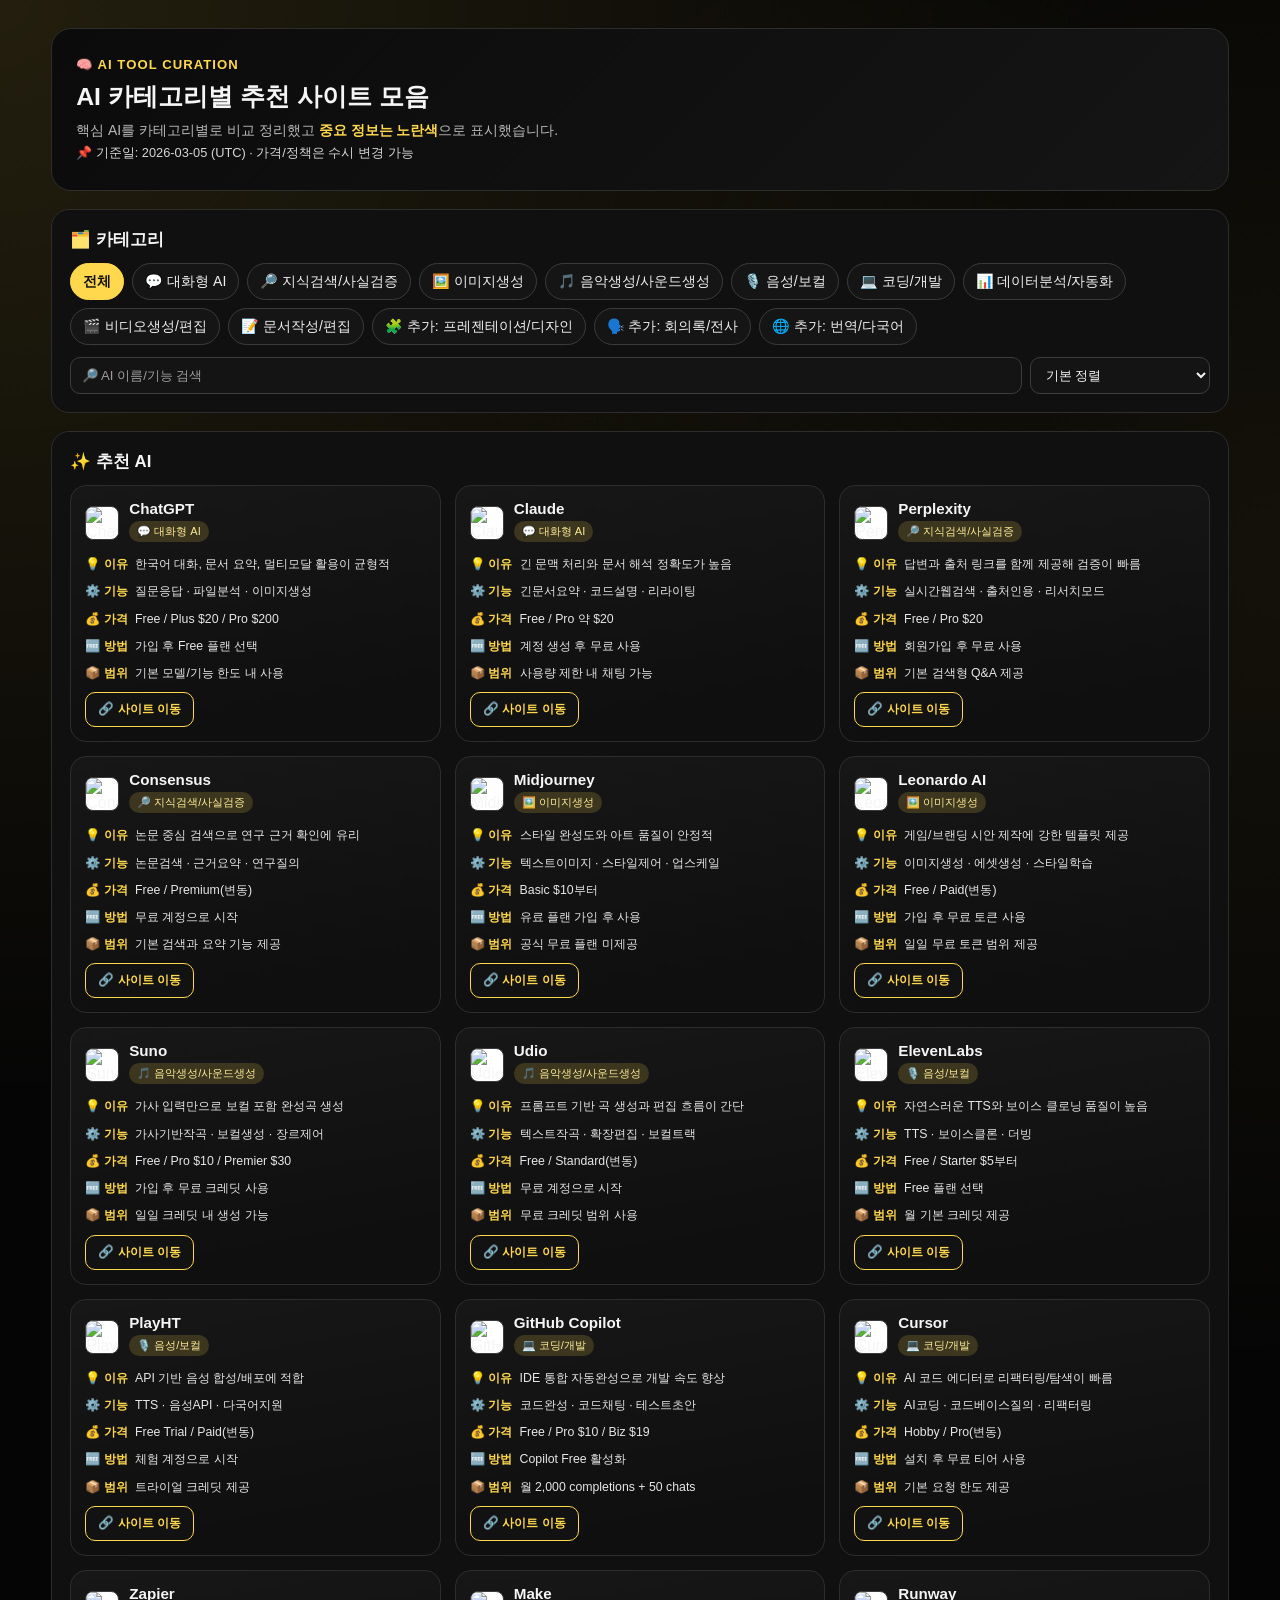
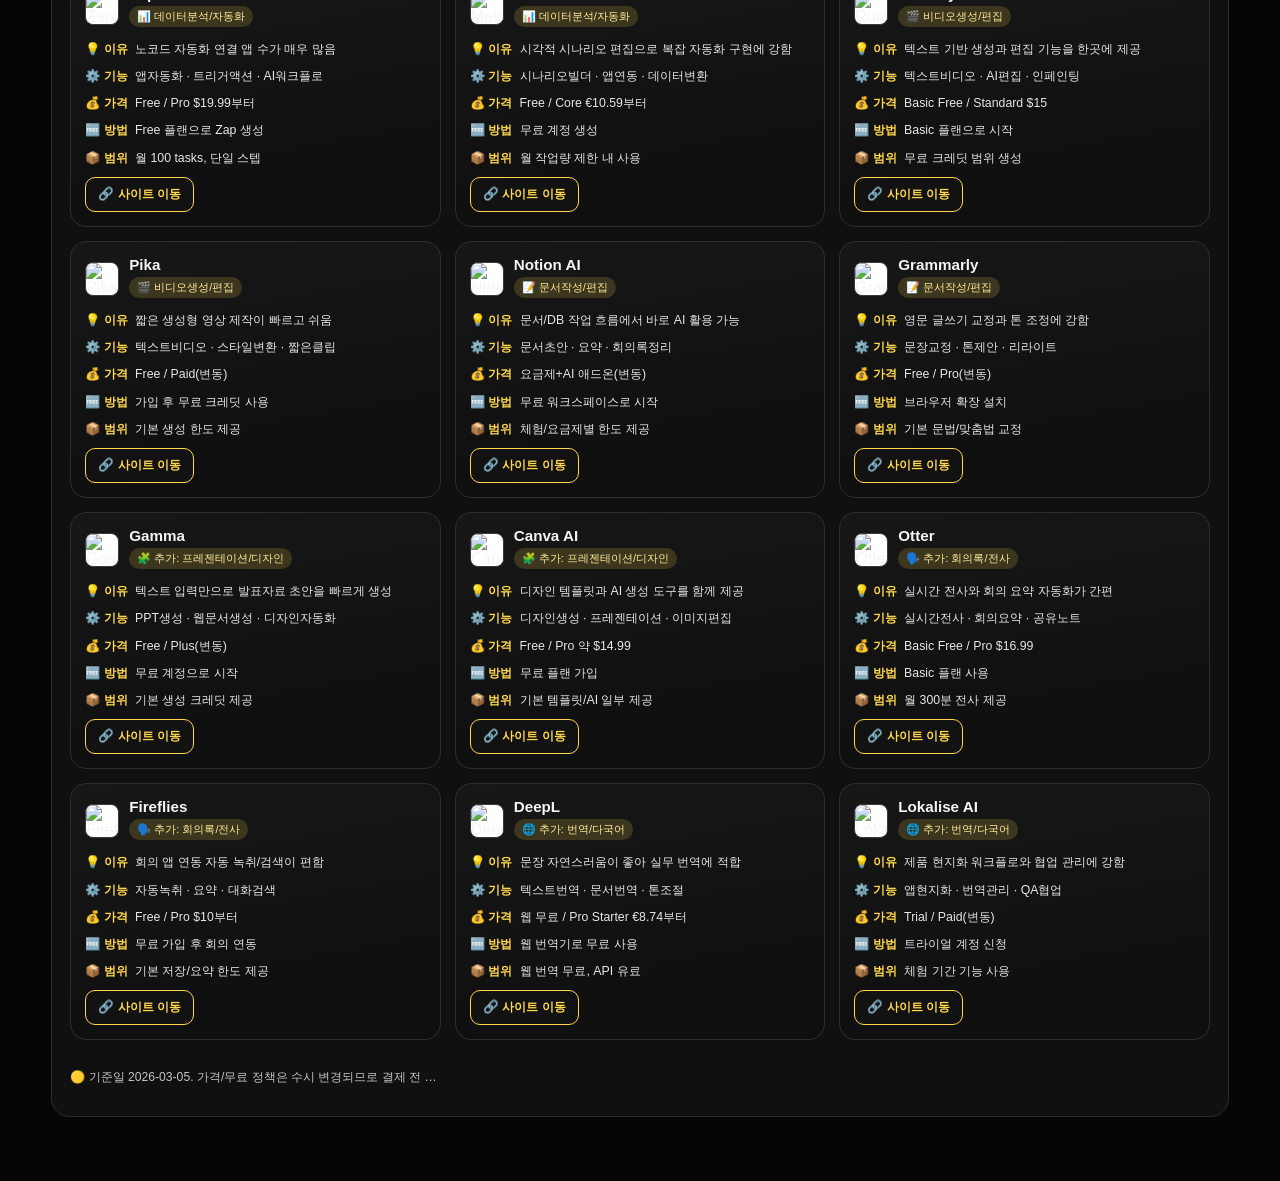
==== index.html @ 91af14c5 "feat: build AI tools directory page with categories, filters, and JSON data" ====
<!doctype html>
<html lang="ko">
<head>
  <meta charset="UTF-8" />
  <meta name="viewport" content="width=device-width, initial-scale=1.0" />
  <title>AI 카테고리 추천 아카이브</title>
  <link href='/style.css' rel='stylesheet'>
</head>
<body>
  <main class="page">
    <header class="hero">
      <p class="eyebrow">🧠 AI TOOL CURATION</p>
      <h1>AI 카테고리별 추천 사이트 모음</h1>
      <p class="subtitle">
        핵심 AI를 카테고리별로 비교 정리했고 <span class="highlight">중요 정보는 노란색</span>으로 표시했습니다.
      </p>
      <p class="meta">📌 기준일: 2026-03-05 (UTC) · 가격/정책은 수시 변경 가능</p>
    </header>

    <section class="toolbar">
      <h2>🗂️ 카테고리</h2>
      <div id="categoryChips" class="chips"></div>
      <div class="controls">
        <input id="searchInput" class="control-input" type="text" placeholder="🔎 AI 이름/기능 검색" />
        <select id="sortSelect" class="control-select">
          <option value="default">기본 정렬</option>
          <option value="free-first">무료 우선</option>
          <option value="price-asc">가격 낮은 순</option>
        </select>
      </div>
    </section>

    <section class="content">
      <h2>✨ 추천 AI</h2>
      <div id="cards" class="cards"></div>
    </section>
  </main>
  <script defer type="text/javascript" src="/main.js"></script>
</body>
</html>
---- style.css ----
:root {
  --bg: #050505;
  --panel: #101010;
  --panel-2: #171717;
  --text: #f5f5f5;
  --muted: #b8b8b8;
  --line: #2d2d2d;
  --accent: #ffd84d;
  --accent-2: #ffec99;
}

* {
  box-sizing: border-box;
}

body {
  margin: 0;
  color: var(--text);
  background:
    radial-gradient(circle at 0% 0%, rgba(255, 216, 77, 0.12), transparent 36%),
    radial-gradient(circle at 100% 20%, rgba(255, 216, 77, 0.06), transparent 32%),
    var(--bg);
  font-family: "Pretendard", "Noto Sans KR", "Apple SD Gothic Neo", sans-serif;
}

.page {
  width: min(1220px, 92vw);
  margin: 28px auto 64px;
}

.hero {
  border: 1px solid var(--line);
  border-radius: 20px;
  padding: 28px 24px;
  background: linear-gradient(135deg, #0b0b0b, #151515);
}

.eyebrow {
  margin: 0 0 8px;
  letter-spacing: 0.08em;
  color: var(--accent);
  font-weight: 700;
  font-size: 0.82rem;
}

h1 {
  margin: 0;
  font-size: clamp(1.1rem, 2vw, 1.55rem);
  white-space: nowrap;
  overflow: hidden;
  text-overflow: ellipsis;
}

.subtitle {
  margin: 8px 0 6px;
  line-height: 1.3;
  color: var(--muted);
  font-size: 0.87rem;
  white-space: nowrap;
  overflow: hidden;
  text-overflow: ellipsis;
}

.highlight {
  color: var(--accent);
  font-weight: 700;
}

.meta {
  margin: 0;
  font-size: 0.8rem;
  color: #d6d6d6;
  white-space: nowrap;
  overflow: hidden;
  text-overflow: ellipsis;
}

.toolbar,
.content {
  margin-top: 18px;
  border: 1px solid var(--line);
  border-radius: 18px;
  padding: 18px;
  background: var(--panel);
}

h2 {
  margin: 0 0 12px;
  font-size: 1.05rem;
}

.chips {
  display: flex;
  flex-wrap: wrap;
  gap: 8px;
}

.chip {
  border: 1px solid #3b3b3b;
  background: #151515;
  color: #efefef;
  border-radius: 999px;
  padding: 8px 12px;
  font-size: 0.88rem;
  cursor: pointer;
  white-space: nowrap;
}

.chip.active {
  background: var(--accent);
  border-color: var(--accent);
  color: #111;
  font-weight: 700;
}

.cards {
  display: grid;
  grid-template-columns: repeat(auto-fit, minmax(330px, 1fr));
  gap: 14px;
}

.card {
  border: 1px solid var(--line);
  border-radius: 16px;
  padding: 14px;
  background: linear-gradient(170deg, var(--panel-2), #0f0f0f 82%);
  display: flex;
  flex-direction: column;
  gap: 10px;
}

.head {
  display: flex;
  gap: 10px;
  align-items: center;
}

.logo {
  width: 34px;
  height: 34px;
  border-radius: 8px;
  border: 1px solid #3a3a3a;
  background: #fff;
}

.name-wrap h3 {
  margin: 0;
  font-size: 0.95rem;
  white-space: nowrap;
  overflow: hidden;
  text-overflow: ellipsis;
}

.tag {
  display: inline-block;
  margin-top: 4px;
  font-size: 0.69rem;
  padding: 3px 8px;
  border-radius: 999px;
  background: rgba(255, 216, 77, 0.17);
  color: var(--accent-2);
  white-space: nowrap;
  max-width: 230px;
  overflow: hidden;
  text-overflow: ellipsis;
}

.meta-row {
  margin: 0;
  color: #e7e7e7;
  line-height: 1.4;
  font-size: 0.77rem;
  white-space: nowrap;
  overflow: hidden;
  text-overflow: ellipsis;
}

.meta-row b {
  color: var(--accent);
  margin-right: 4px;
}

.actions {
  margin-top: auto;
}

.btn {
  display: inline-block;
  text-decoration: none;
  padding: 8px 12px;
  border-radius: 10px;
  border: 1px solid var(--accent);
  background: #121212;
  color: var(--accent);
  font-weight: 700;
  font-size: 0.78rem;
  white-space: nowrap;
}

.note {
  margin-top: 16px;
  color: #c5c5c5;
  font-size: 0.76rem;
  line-height: 1.3;
  white-space: nowrap;
  overflow: hidden;
  text-overflow: ellipsis;
}

.controls {
  margin-top: 12px;
  display: grid;
  grid-template-columns: 1fr 180px;
  gap: 8px;
}

.control-input,
.control-select {
  width: 100%;
  border-radius: 10px;
  border: 1px solid #3c3c3c;
  background: #141414;
  color: #f3f3f3;
  padding: 9px 11px;
  font-size: 0.82rem;
}

.control-input::placeholder {
  color: #9d9d9d;
}

@media (max-width: 680px) {
  .page {
    width: 94vw;
    margin-top: 14px;
  }

  .hero,
  .toolbar,
  .content {
    border-radius: 14px;
    padding: 14px;
  }

  .cards {
    grid-template-columns: 1fr;
  }

  .controls {
    grid-template-columns: 1fr;
  }
}
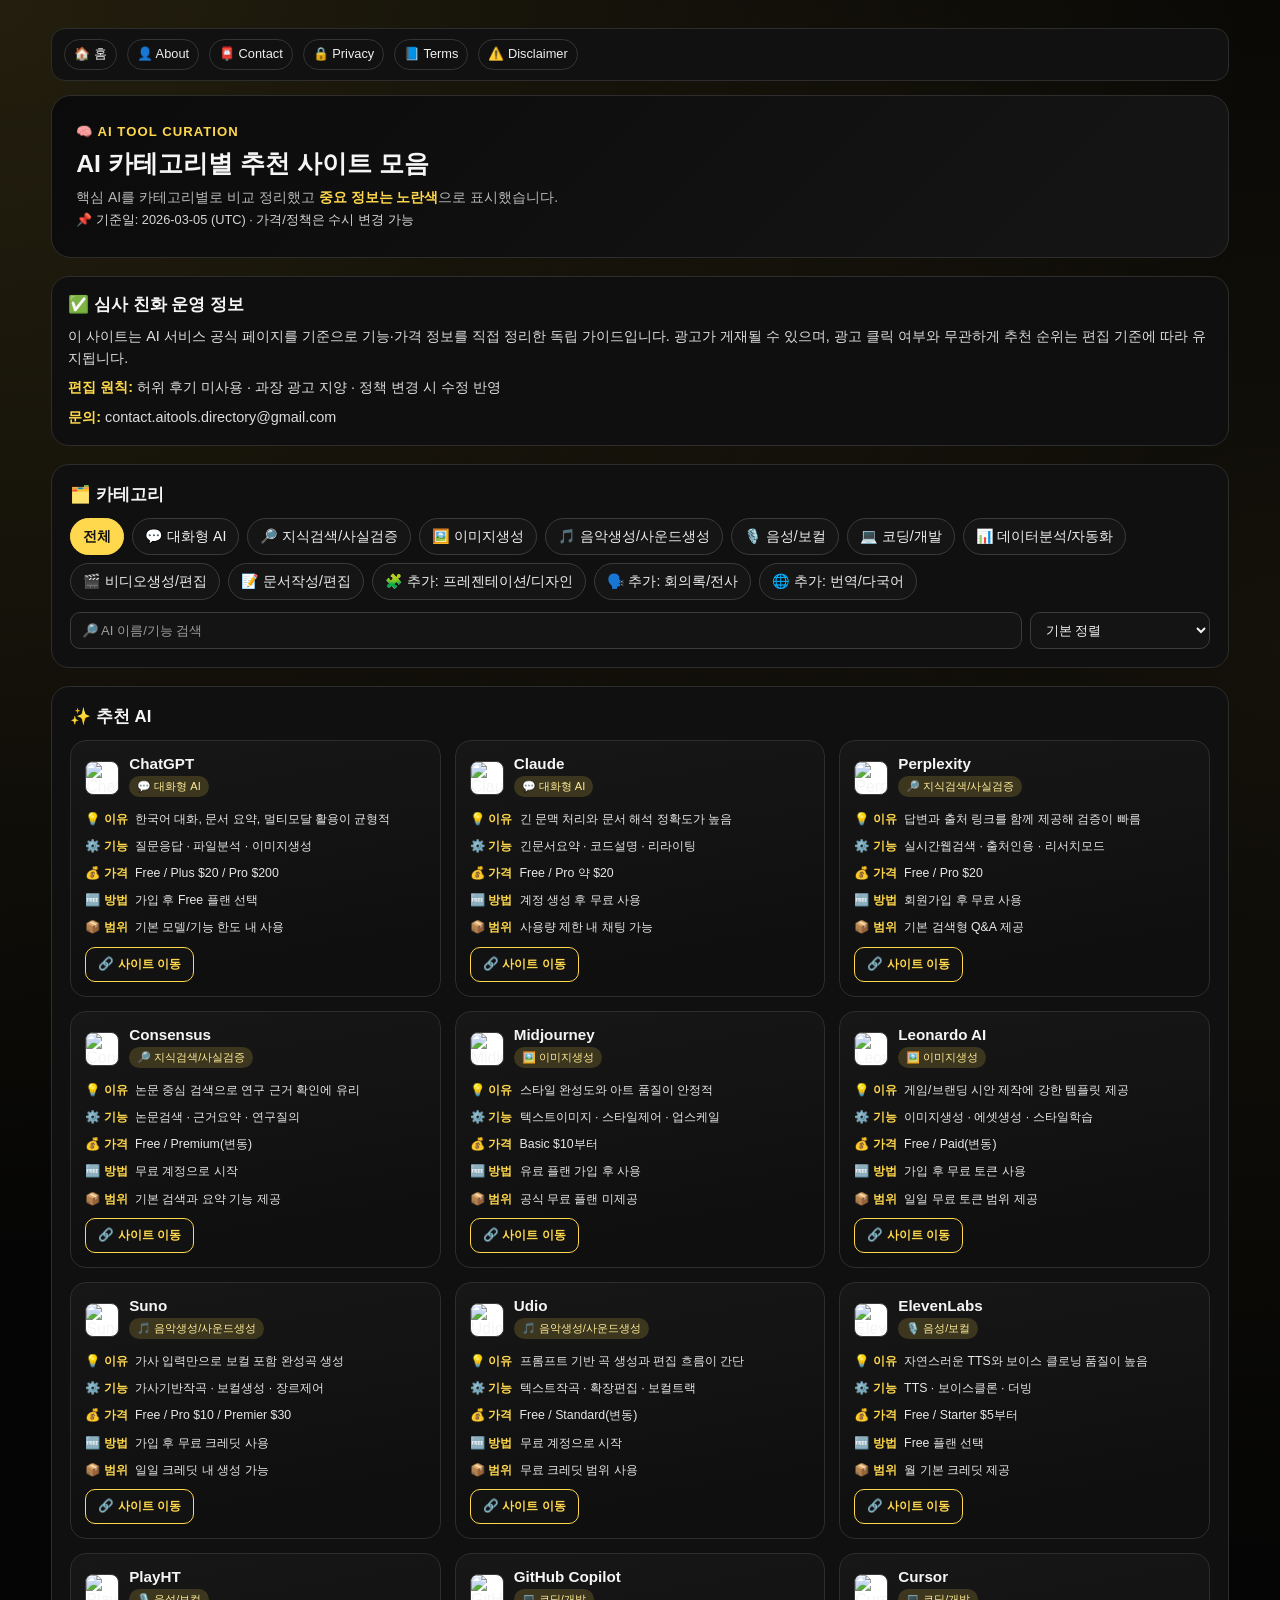
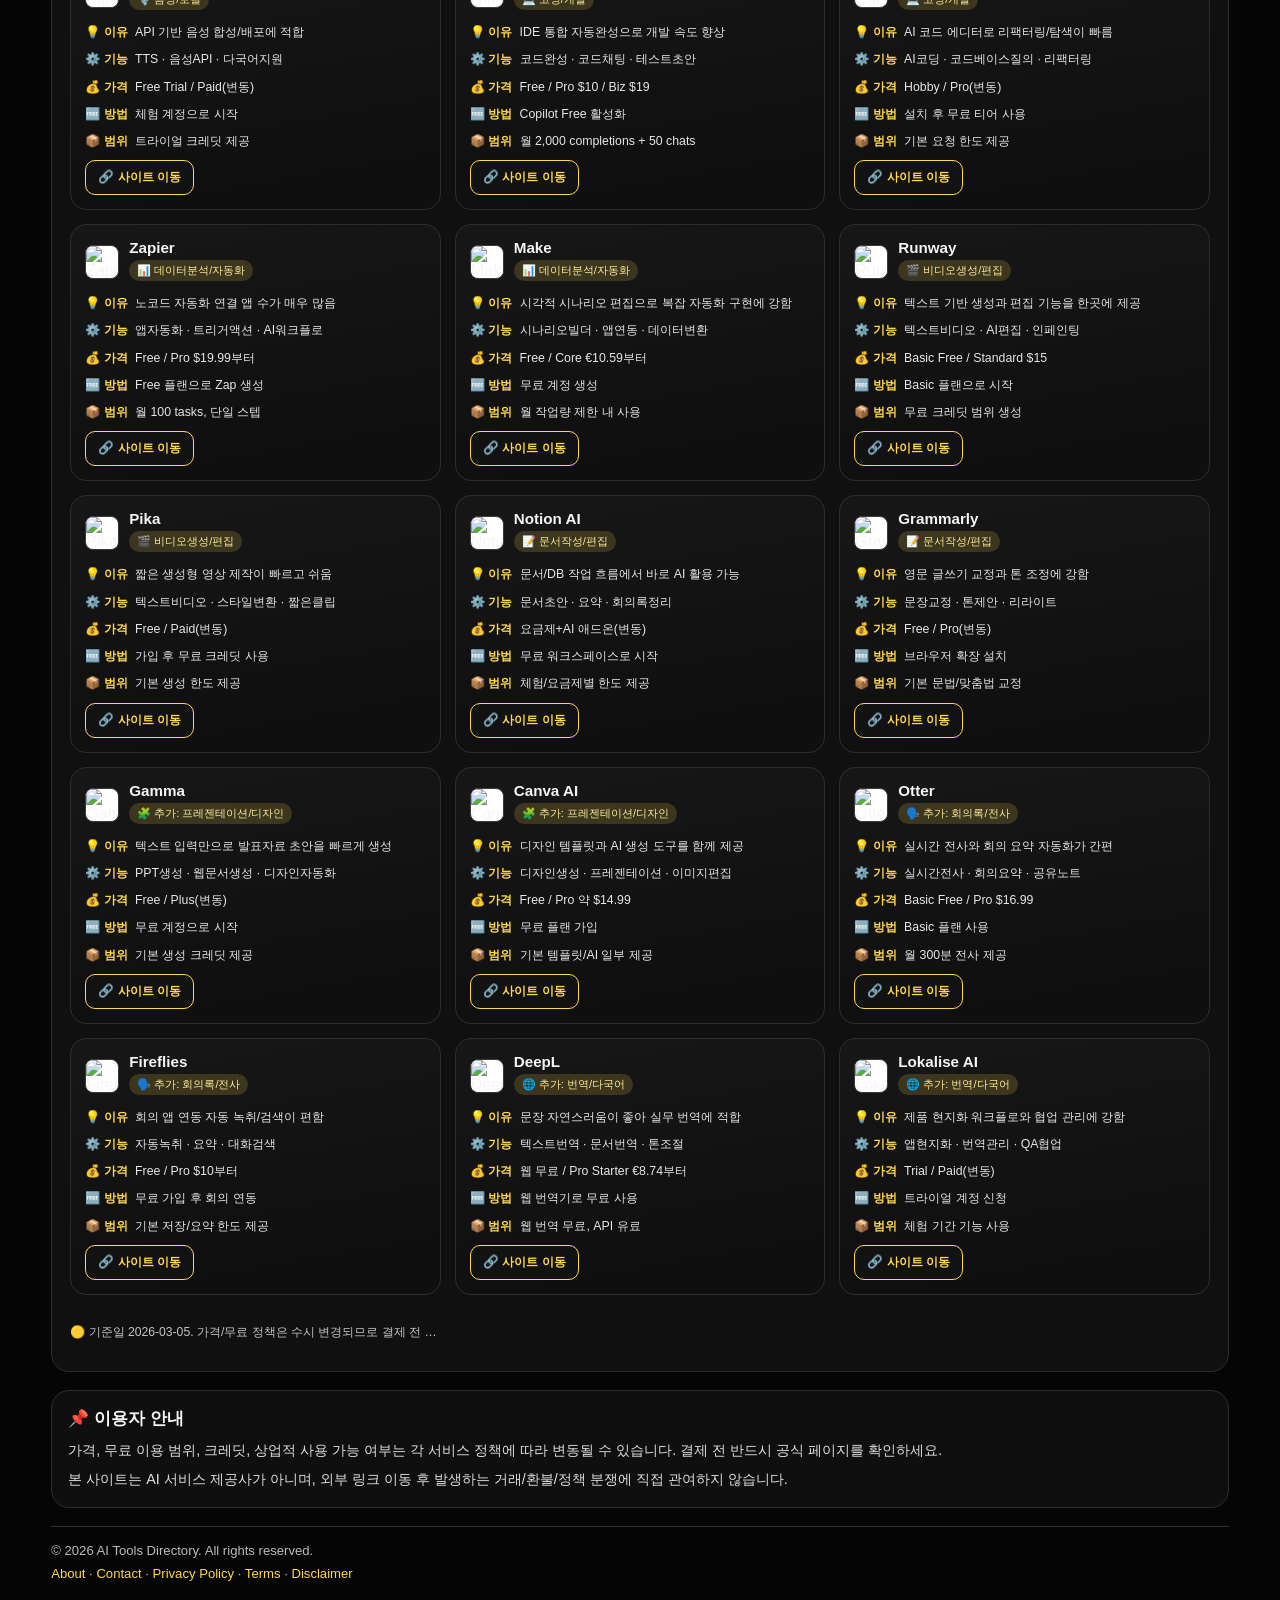
==== commit 33ebdaf2: "feat: prepare AdSense-ready pages and policy docs" ====
--- a/index.html
+++ b/index.html
@@ -3,11 +3,34 @@
 <head>
   <meta charset="UTF-8" />
   <meta name="viewport" content="width=device-width, initial-scale=1.0" />
-  <title>AI 카테고리 추천 아카이브</title>
+  <title>AI 카테고리별 추천 사이트 모음 | AI Tools Directory</title>
+  <meta name="description" content="대화형 AI, 이미지/비디오 생성, 코딩, 자동화 등 카테고리별 AI 사이트를 가격, 무료 이용 범위, 핵심 기능과 함께 비교하는 가이드입니다." />
+  <meta name="robots" content="index,follow" />
+  <meta name="google-adsense-account" content="ca-pub-9194151925851653" />
+  <link rel="canonical" href="https://glancing-kkm.github.io/AI-Tools/" />
   <link href='/style.css' rel='stylesheet'>
+  <script async src="https://pagead2.googlesyndication.com/pagead/js/adsbygoogle.js?client=ca-pub-9194151925851653" crossorigin="anonymous"></script>
+  <script type="application/ld+json">
+    {
+      "@context": "https://schema.org",
+      "@type": "WebSite",
+      "name": "AI Tools Directory",
+      "url": "https://glancing-kkm.github.io/AI-Tools/",
+      "description": "카테고리별 AI 도구를 가격/무료 범위/핵심 기능으로 비교하는 사이트"
+    }
+  </script>
 </head>
 <body>
   <main class="page">
+    <nav class="topnav">
+      <a href="/index.html">🏠 홈</a>
+      <a href="/about.html">👤 About</a>
+      <a href="/contact.html">📮 Contact</a>
+      <a href="/privacy.html">🔒 Privacy</a>
+      <a href="/terms.html">📘 Terms</a>
+      <a href="/disclaimer.html">⚠️ Disclaimer</a>
+    </nav>
+
     <header class="hero">
       <p class="eyebrow">🧠 AI TOOL CURATION</p>
       <h1>AI 카테고리별 추천 사이트 모음</h1>
@@ -16,6 +39,13 @@
       </p>
       <p class="meta">📌 기준일: 2026-03-05 (UTC) · 가격/정책은 수시 변경 가능</p>
     </header>
+
+    <section class="policy-box">
+      <h2>✅ 심사 친화 운영 정보</h2>
+      <p>이 사이트는 AI 서비스 공식 페이지를 기준으로 기능·가격 정보를 직접 정리한 독립 가이드입니다. 광고가 게재될 수 있으며, 광고 클릭 여부와 무관하게 추천 순위는 편집 기준에 따라 유지됩니다.</p>
+      <p><b class="highlight">편집 원칙:</b> 허위 후기 미사용 · 과장 광고 지양 · 정책 변경 시 수정 반영</p>
+      <p><b class="highlight">문의:</b> contact.aitools.directory@gmail.com</p>
+    </section>
 
     <section class="toolbar">
       <h2>🗂️ 카테고리</h2>
@@ -34,6 +64,23 @@
       <h2>✨ 추천 AI</h2>
       <div id="cards" class="cards"></div>
     </section>
+
+    <section class="policy-box">
+      <h2>📌 이용자 안내</h2>
+      <p>가격, 무료 이용 범위, 크레딧, 상업적 사용 가능 여부는 각 서비스 정책에 따라 변동될 수 있습니다. 결제 전 반드시 공식 페이지를 확인하세요.</p>
+      <p>본 사이트는 AI 서비스 제공사가 아니며, 외부 링크 이동 후 발생하는 거래/환불/정책 분쟁에 직접 관여하지 않습니다.</p>
+    </section>
+
+    <footer class="footer">
+      <p>© 2026 AI Tools Directory. All rights reserved.</p>
+      <p>
+        <a href="/about.html">About</a> ·
+        <a href="/contact.html">Contact</a> ·
+        <a href="/privacy.html">Privacy Policy</a> ·
+        <a href="/terms.html">Terms</a> ·
+        <a href="/disclaimer.html">Disclaimer</a>
+      </p>
+    </footer>
   </main>
   <script defer type="text/javascript" src="/main.js"></script>
 </body>
--- a/style.css
+++ b/style.css
@@ -28,7 +28,34 @@
   margin: 28px auto 64px;
 }
 
+.topnav {
+  border: 1px solid var(--line);
+  border-radius: 14px;
+  padding: 10px 12px;
+  background: #111;
+  display: flex;
+  flex-wrap: wrap;
+  gap: 10px;
+}
+
+.topnav a {
+  color: #efefef;
+  text-decoration: none;
+  font-size: 0.8rem;
+  padding: 6px 9px;
+  border: 1px solid #343434;
+  border-radius: 999px;
+  white-space: nowrap;
+}
+
+.topnav a:hover {
+  color: #111;
+  background: var(--accent);
+  border-color: var(--accent);
+}
+
 .hero {
+  margin-top: 14px;
   border: 1px solid var(--line);
   border-radius: 20px;
   padding: 28px 24px;
@@ -212,6 +239,85 @@
   display: grid;
   grid-template-columns: 1fr 180px;
   gap: 8px;
+}
+
+.policy-box {
+  margin-top: 18px;
+  border: 1px solid var(--line);
+  border-radius: 18px;
+  padding: 16px;
+  background: #0f0f0f;
+}
+
+.policy-box h2 {
+  margin: 0 0 10px;
+}
+
+.policy-box p {
+  margin: 0 0 8px;
+  color: #ddd;
+  font-size: 0.9rem;
+  line-height: 1.5;
+}
+
+.policy-box p:last-child {
+  margin-bottom: 0;
+}
+
+.footer {
+  margin-top: 18px;
+  border-top: 1px solid #2f2f2f;
+  padding-top: 16px;
+}
+
+.footer p {
+  margin: 0 0 8px;
+  color: #bcbcbc;
+  font-size: 0.82rem;
+}
+
+.footer a {
+  color: var(--accent);
+  text-decoration: none;
+}
+
+.policy-page {
+  width: min(900px, 92vw);
+}
+
+.policy-article {
+  margin-top: 14px;
+  border: 1px solid var(--line);
+  border-radius: 18px;
+  padding: 18px;
+  background: #0f0f0f;
+}
+
+.policy-article h1 {
+  white-space: normal;
+  overflow: visible;
+  text-overflow: clip;
+  font-size: 1.45rem;
+  margin-bottom: 10px;
+}
+
+.policy-article h2 {
+  margin-top: 18px;
+  margin-bottom: 8px;
+  color: var(--accent);
+  font-size: 1rem;
+}
+
+.policy-article p,
+.policy-article li {
+  font-size: 0.92rem;
+  color: #e5e5e5;
+  line-height: 1.6;
+}
+
+.policy-article ul {
+  margin: 0;
+  padding-left: 18px;
 }
 
 .control-input,
@@ -249,4 +355,8 @@
   .controls {
     grid-template-columns: 1fr;
   }
-}
+
+  .topnav {
+    gap: 8px;
+  }
+}
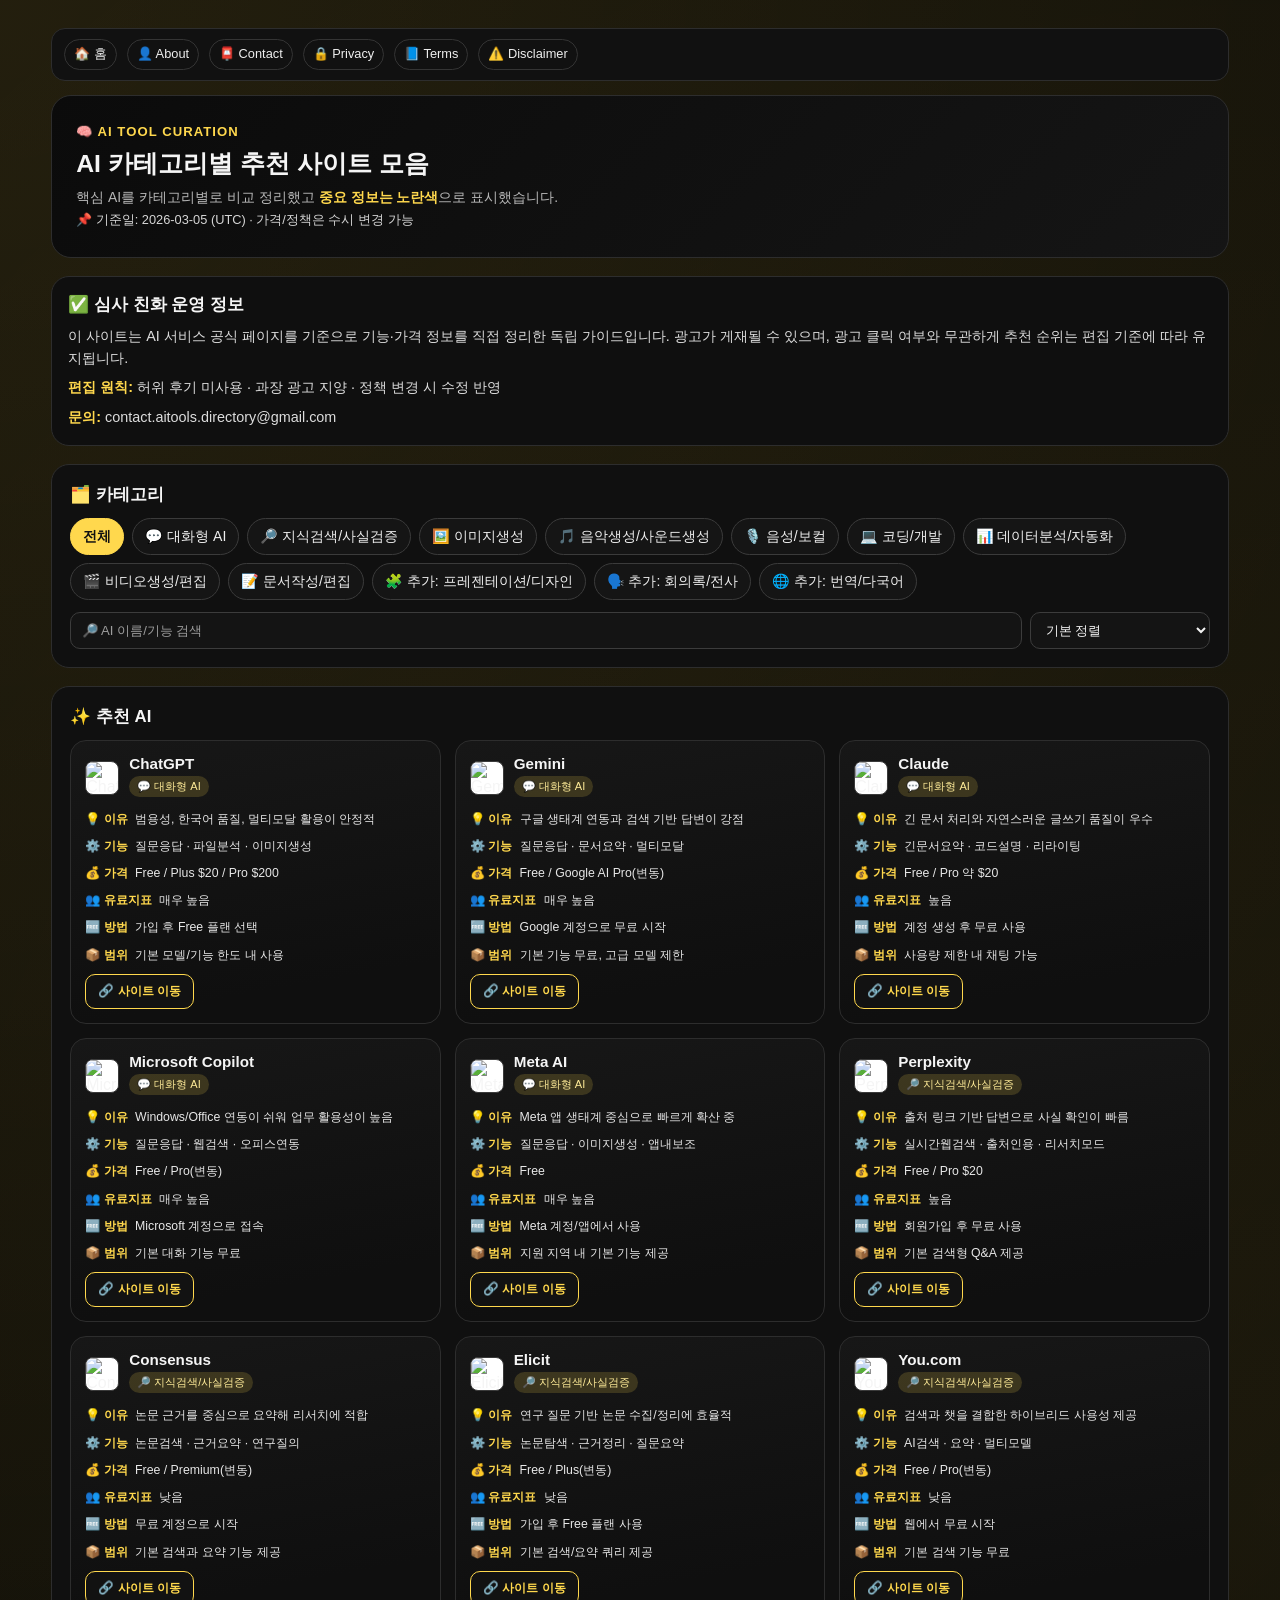
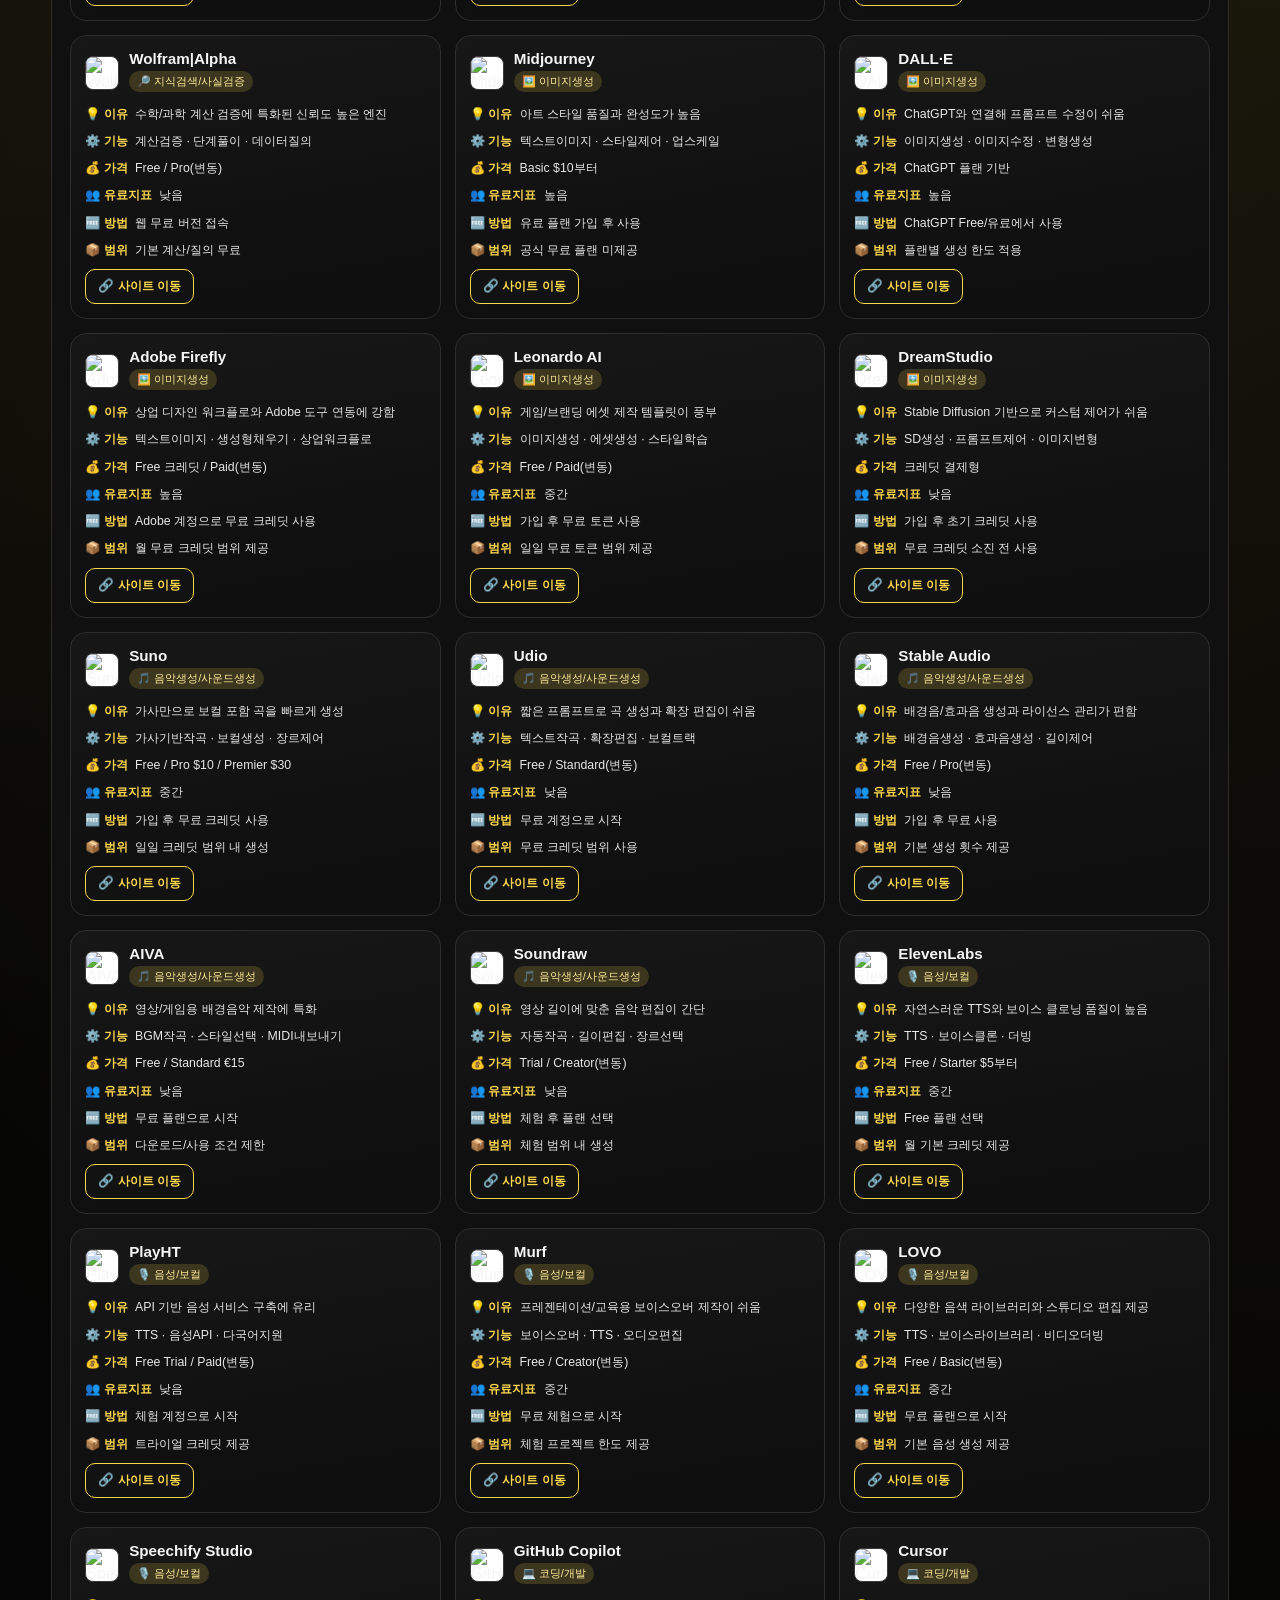
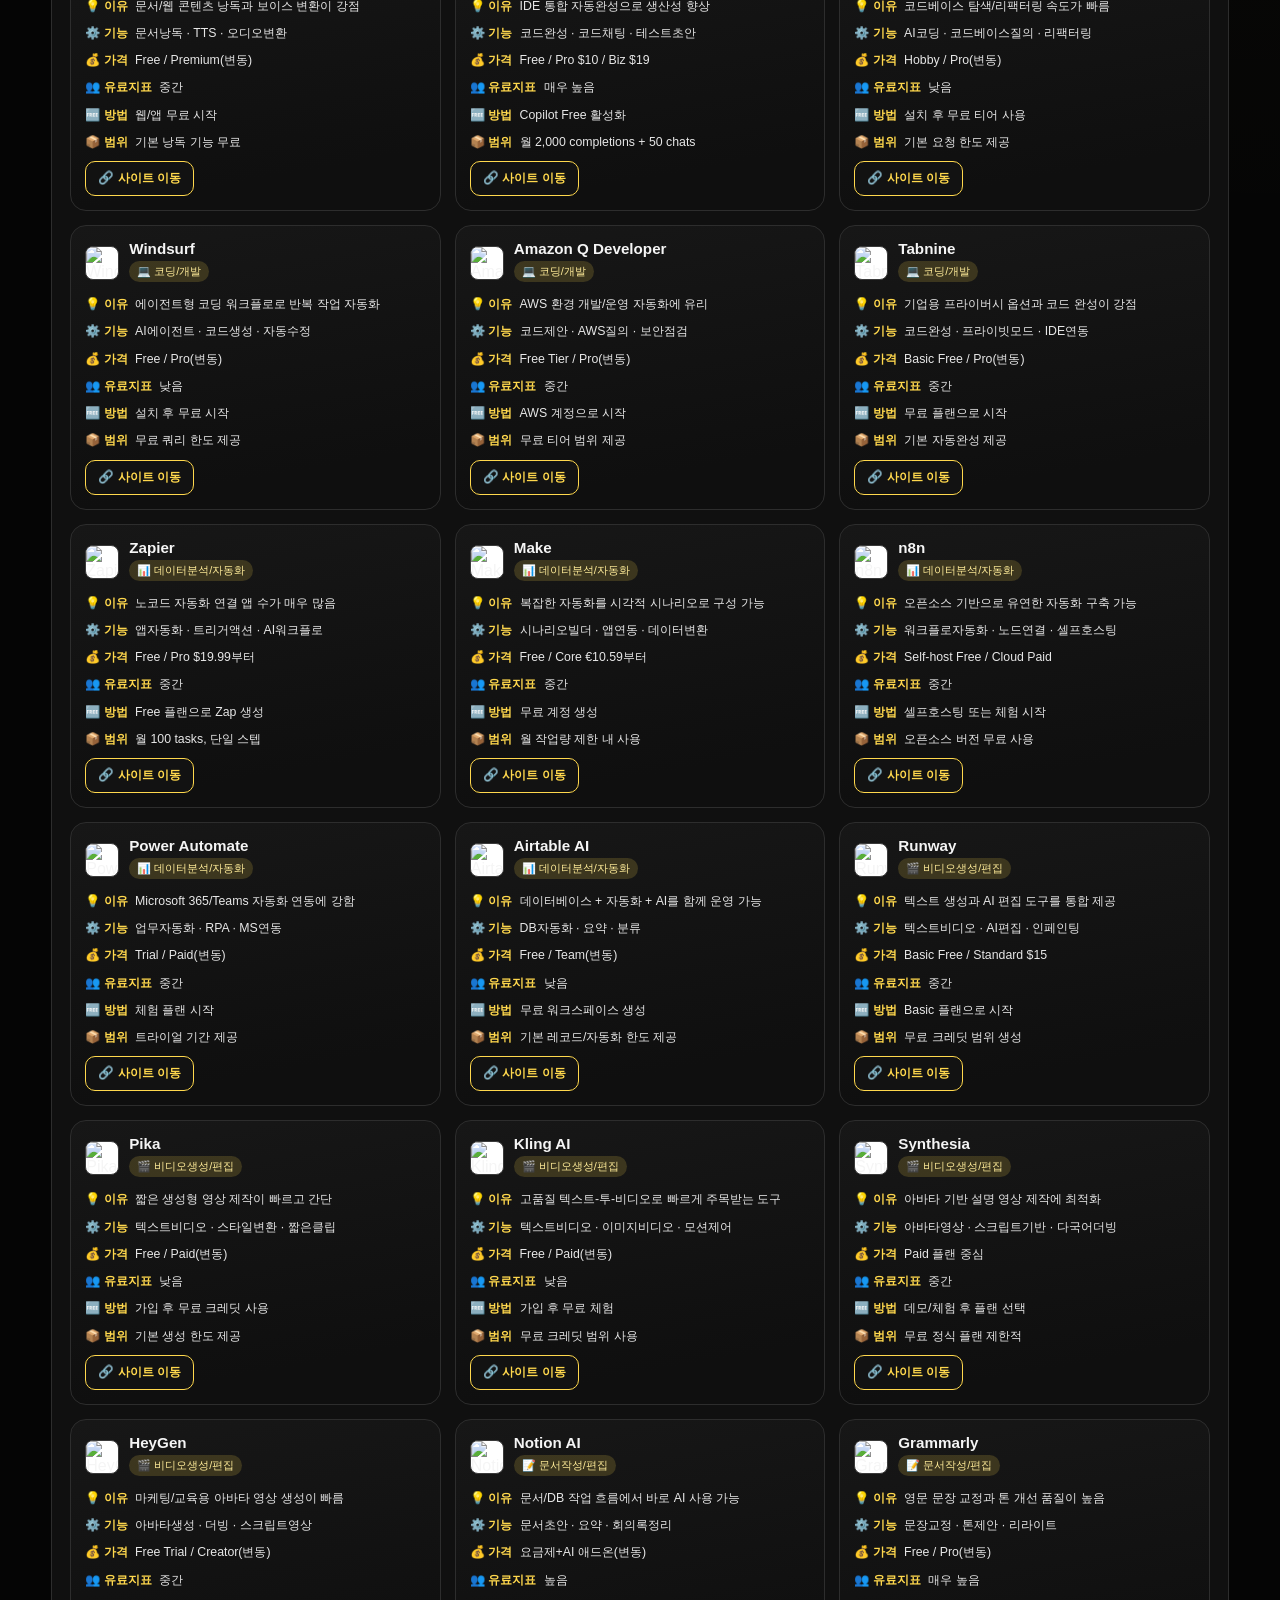
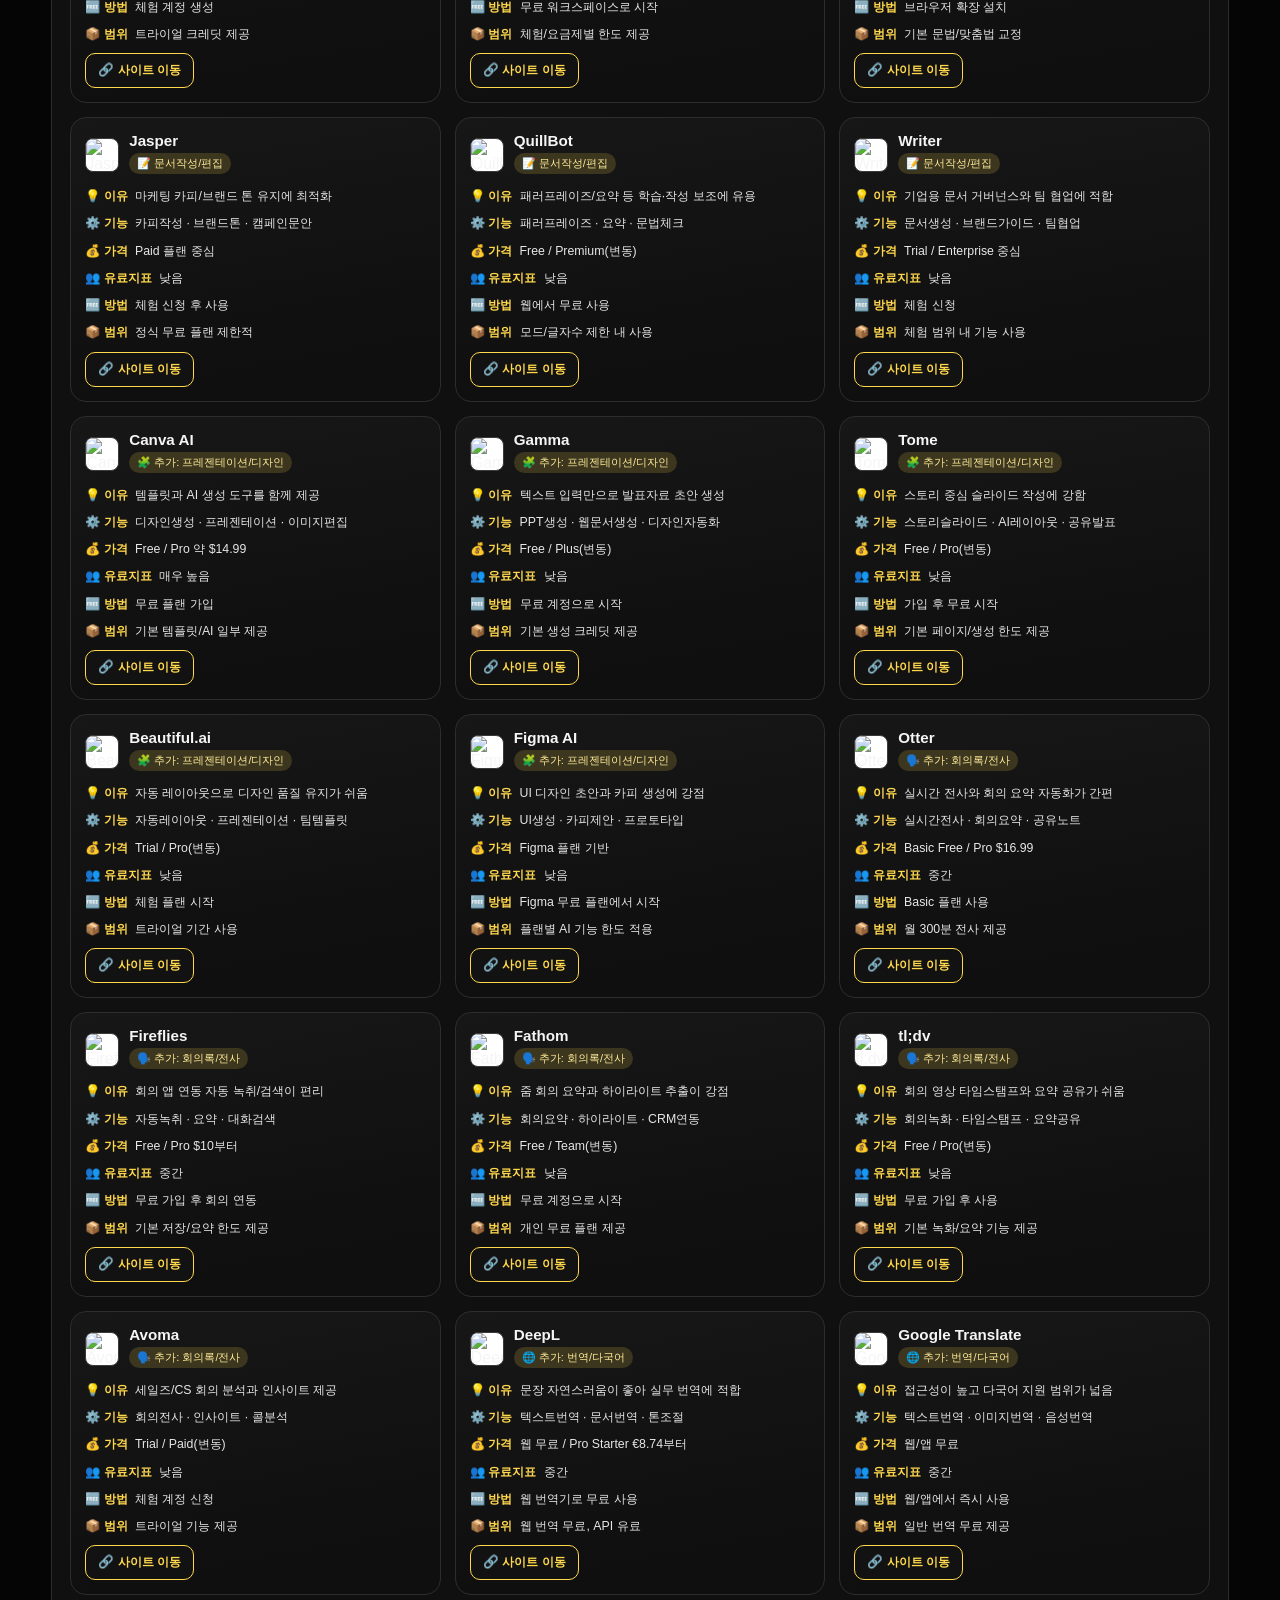
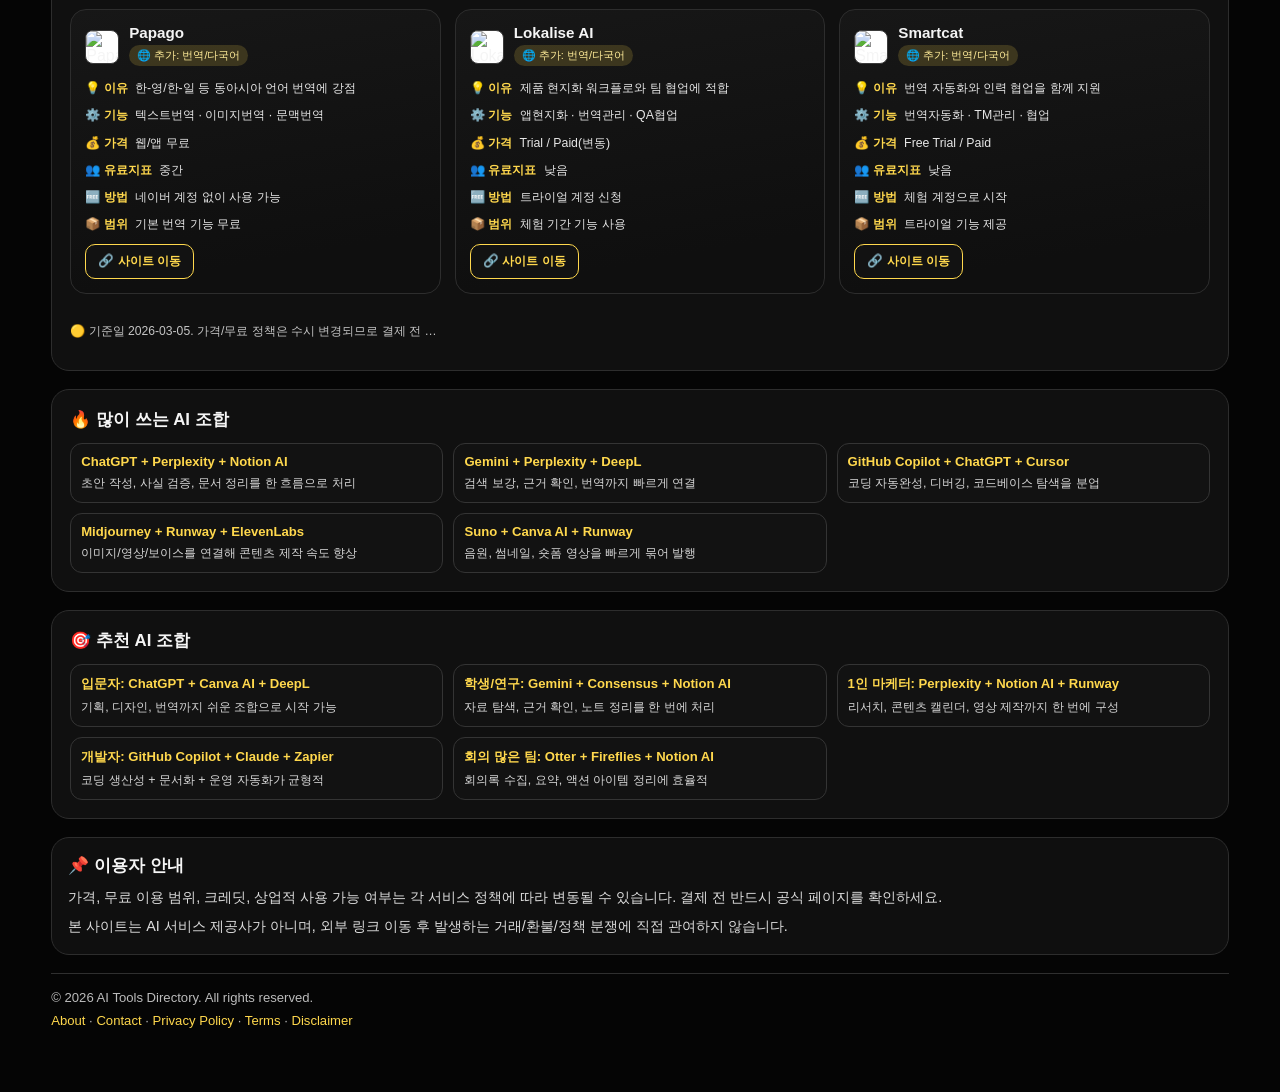
==== commit b8649305: "feat: expand global AI catalog and enrich sorting/recommended combos" ====
--- a/index.html
+++ b/index.html
@@ -56,6 +56,7 @@
           <option value="default">기본 정렬</option>
           <option value="free-first">무료 우선</option>
           <option value="price-asc">가격 낮은 순</option>
+          <option value="paid-subs-desc">유료구독자 많은 순</option>
         </select>
       </div>
     </section>
@@ -63,6 +64,16 @@
     <section class="content">
       <h2>✨ 추천 AI</h2>
       <div id="cards" class="cards"></div>
+    </section>
+
+    <section class="content">
+      <h2>🔥 많이 쓰는 AI 조합</h2>
+      <div id="popularCombos" class="combo-list"></div>
+    </section>
+
+    <section class="content">
+      <h2>🎯 추천 AI 조합</h2>
+      <div id="recommendedCombos" class="combo-list"></div>
     </section>
 
     <section class="policy-box">
--- a/style.css
+++ b/style.css
@@ -241,6 +241,38 @@
   gap: 8px;
 }
 
+.combo-list {
+  display: grid;
+  grid-template-columns: repeat(auto-fit, minmax(280px, 1fr));
+  gap: 10px;
+}
+
+.combo-card {
+  border: 1px solid #343434;
+  border-radius: 12px;
+  background: #121212;
+  padding: 10px;
+}
+
+.combo-name {
+  margin: 0;
+  color: var(--accent);
+  font-size: 0.82rem;
+  font-weight: 700;
+  white-space: nowrap;
+  overflow: hidden;
+  text-overflow: ellipsis;
+}
+
+.combo-why {
+  margin: 6px 0 0;
+  color: #d7d7d7;
+  font-size: 0.78rem;
+  white-space: nowrap;
+  overflow: hidden;
+  text-overflow: ellipsis;
+}
+
 .policy-box {
   margin-top: 18px;
   border: 1px solid var(--line);
@@ -356,6 +388,10 @@
     grid-template-columns: 1fr;
   }
 
+  .combo-list {
+    grid-template-columns: 1fr;
+  }
+
   .topnav {
     gap: 8px;
   }
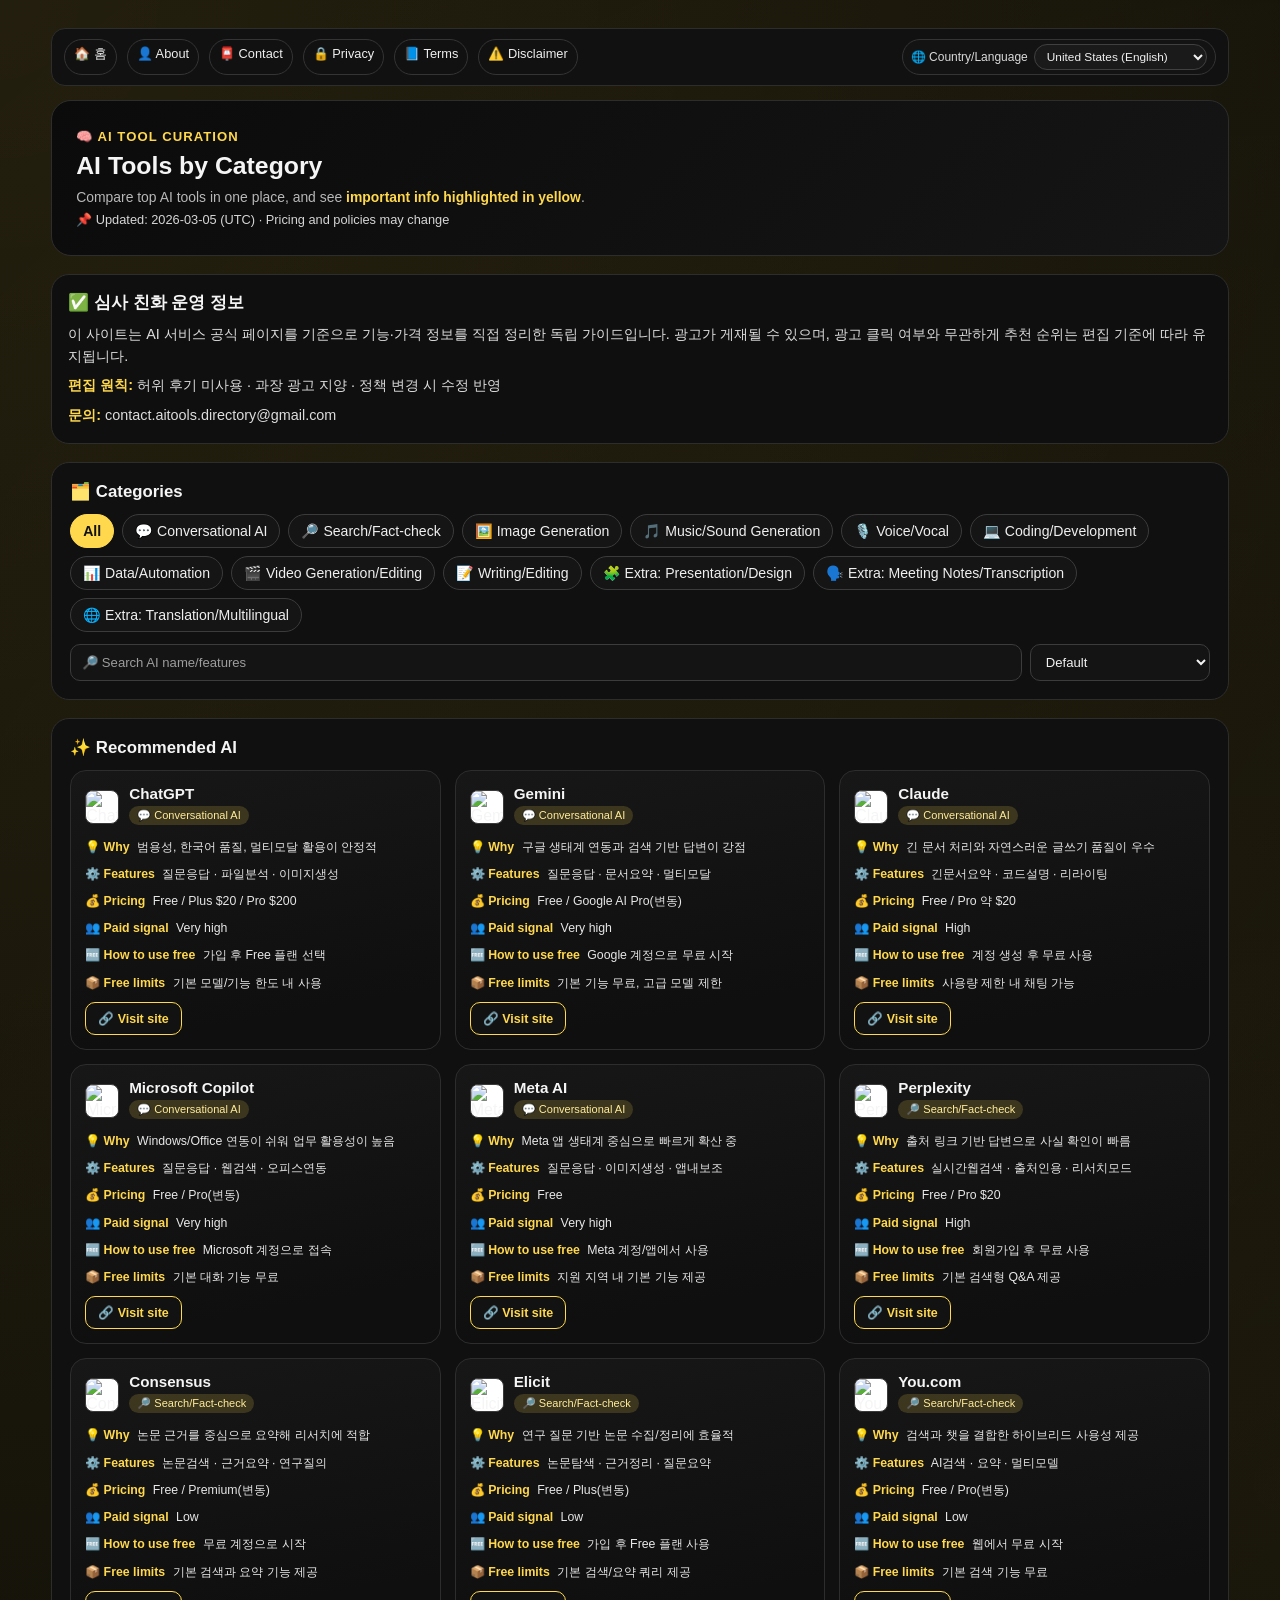
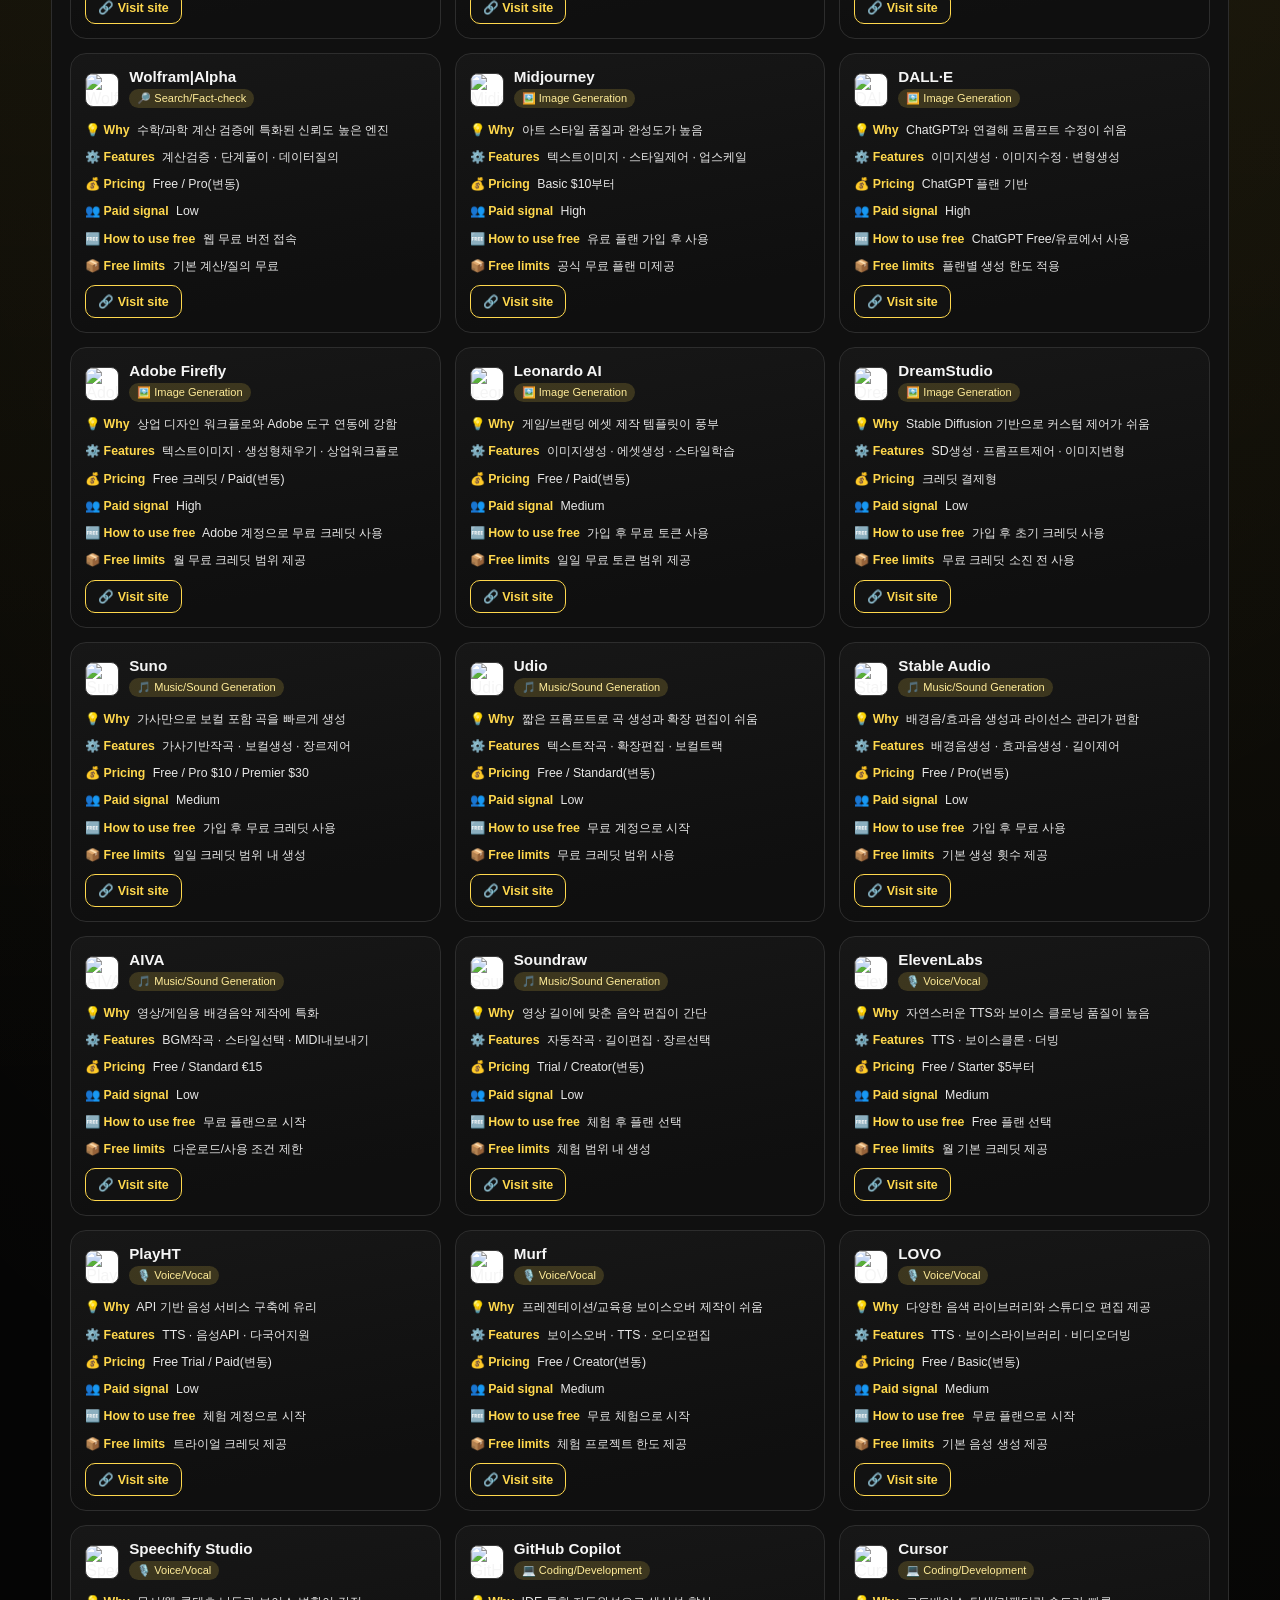
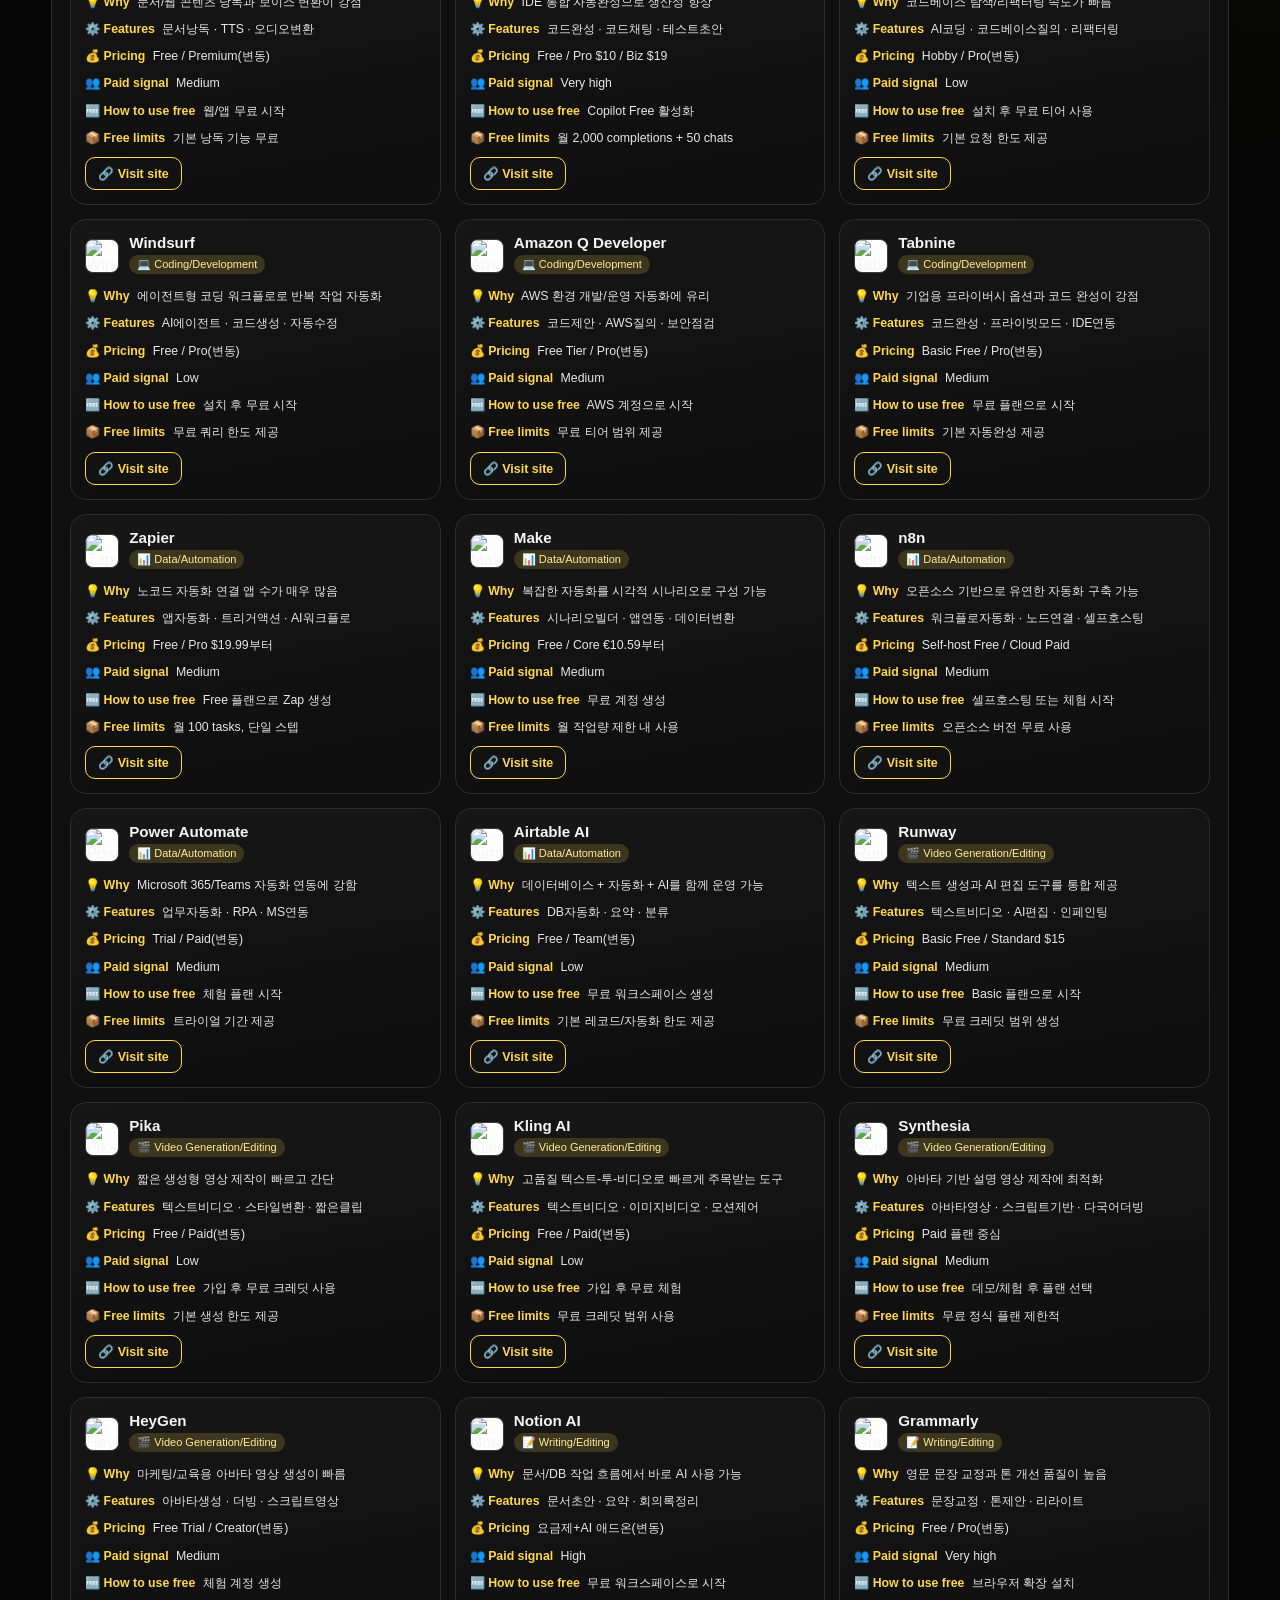
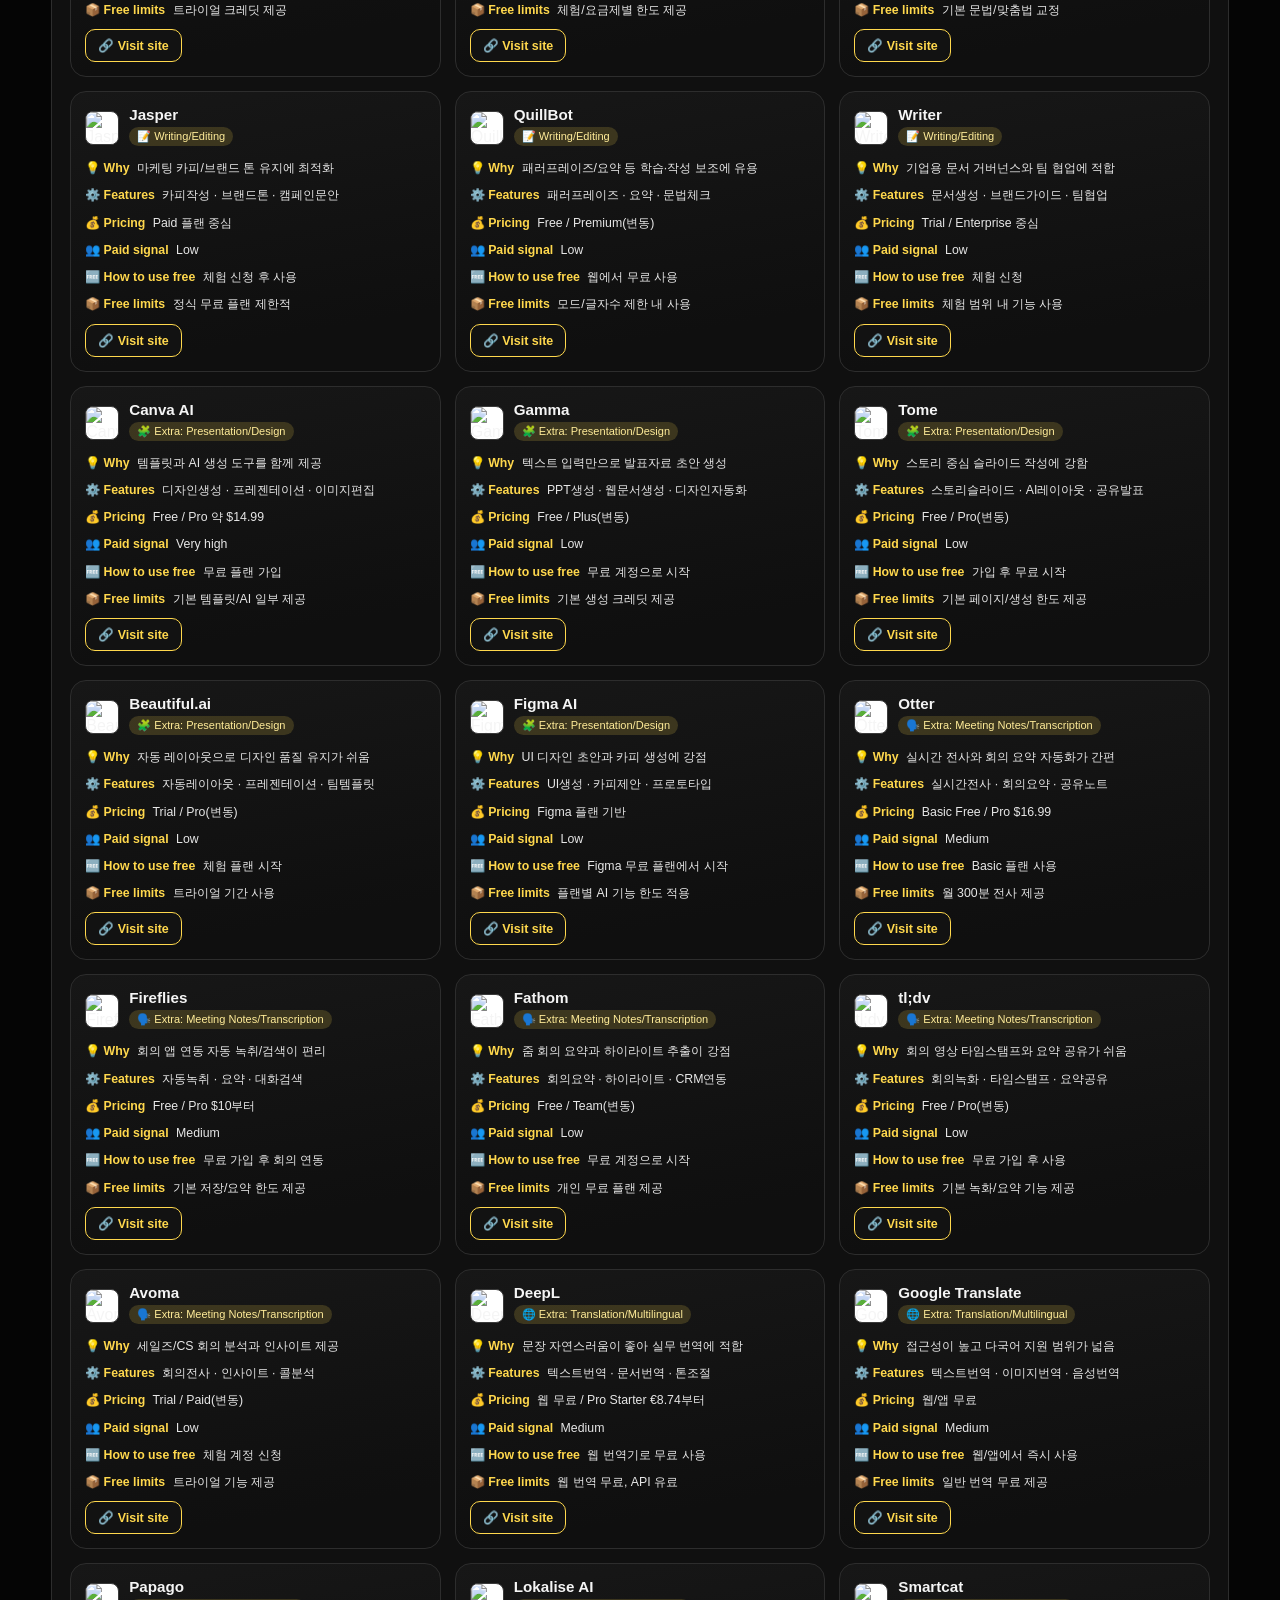
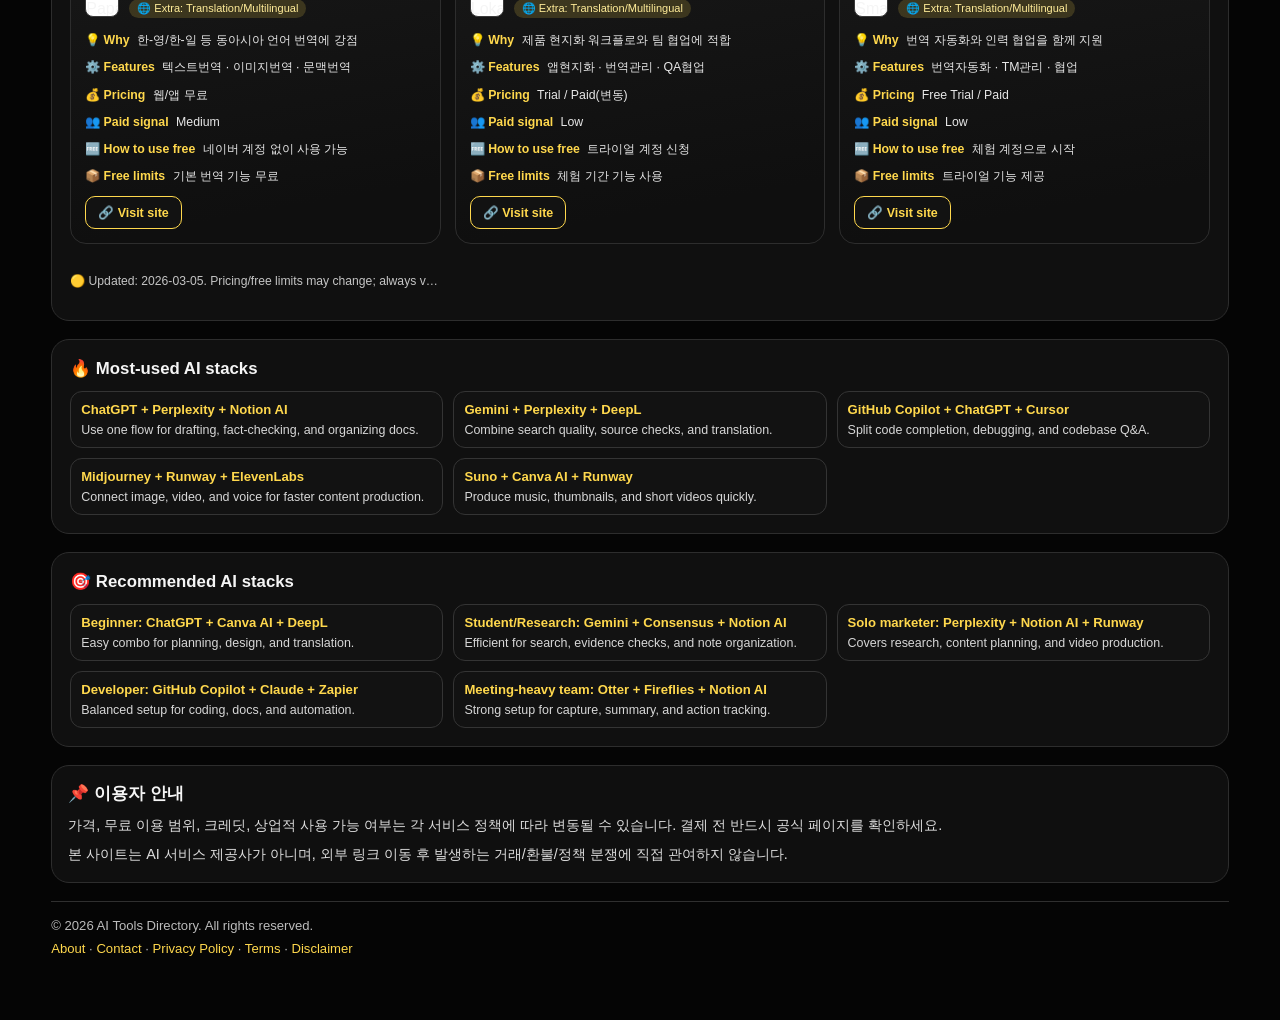
==== commit 71e7c115: "feat: add country/language selector with auto locale switching" ====
--- a/index.html
+++ b/index.html
@@ -9,6 +9,7 @@
   <meta name="google-adsense-account" content="ca-pub-9194151925851653" />
   <link rel="canonical" href="https://glancing-kkm.github.io/AI-Tools/" />
   <link href='/style.css' rel='stylesheet'>
+  <script defer src="/site.js"></script>
   <script async src="https://pagead2.googlesyndication.com/pagead/js/adsbygoogle.js?client=ca-pub-9194151925851653" crossorigin="anonymous"></script>
   <script type="application/ld+json">
     {
@@ -29,15 +30,19 @@
       <a href="/privacy.html">🔒 Privacy</a>
       <a href="/terms.html">📘 Terms</a>
       <a href="/disclaimer.html">⚠️ Disclaimer</a>
+      <div class="locale-wrap">
+        <label class="locale-label" for="countrySelect">🌐 국가/언어</label>
+        <select id="countrySelect" class="locale-select" aria-label="Country and language"></select>
+      </div>
     </nav>
 
     <header class="hero">
-      <p class="eyebrow">🧠 AI TOOL CURATION</p>
-      <h1>AI 카테고리별 추천 사이트 모음</h1>
-      <p class="subtitle">
+      <p id="heroEyebrow" class="eyebrow">🧠 AI TOOL CURATION</p>
+      <h1 id="heroTitle">AI 카테고리별 추천 사이트 모음</h1>
+      <p id="heroSubtitle" class="subtitle">
         핵심 AI를 카테고리별로 비교 정리했고 <span class="highlight">중요 정보는 노란색</span>으로 표시했습니다.
       </p>
-      <p class="meta">📌 기준일: 2026-03-05 (UTC) · 가격/정책은 수시 변경 가능</p>
+      <p id="heroMeta" class="meta">📌 기준일: 2026-03-05 (UTC) · 가격/정책은 수시 변경 가능</p>
     </header>
 
     <section class="policy-box">
--- a/style.css
+++ b/style.css
@@ -54,6 +54,33 @@
   border-color: var(--accent);
 }
 
+.locale-wrap {
+  margin-left: auto;
+  display: inline-flex;
+  align-items: center;
+  gap: 6px;
+  border: 1px solid #343434;
+  border-radius: 999px;
+  padding: 4px 8px;
+  background: #131313;
+}
+
+.locale-label {
+  font-size: 0.75rem;
+  color: #dadada;
+  white-space: nowrap;
+}
+
+.locale-select {
+  border: 1px solid #404040;
+  background: #1a1a1a;
+  color: #f0f0f0;
+  border-radius: 999px;
+  padding: 4px 8px;
+  font-size: 0.74rem;
+  max-width: 210px;
+}
+
 .hero {
   margin-top: 14px;
   border: 1px solid var(--line);
@@ -395,4 +422,14 @@
   .topnav {
     gap: 8px;
   }
-}
+
+  .locale-wrap {
+    width: 100%;
+    margin-left: 0;
+    justify-content: space-between;
+  }
+
+  .locale-select {
+    max-width: 60%;
+  }
+}
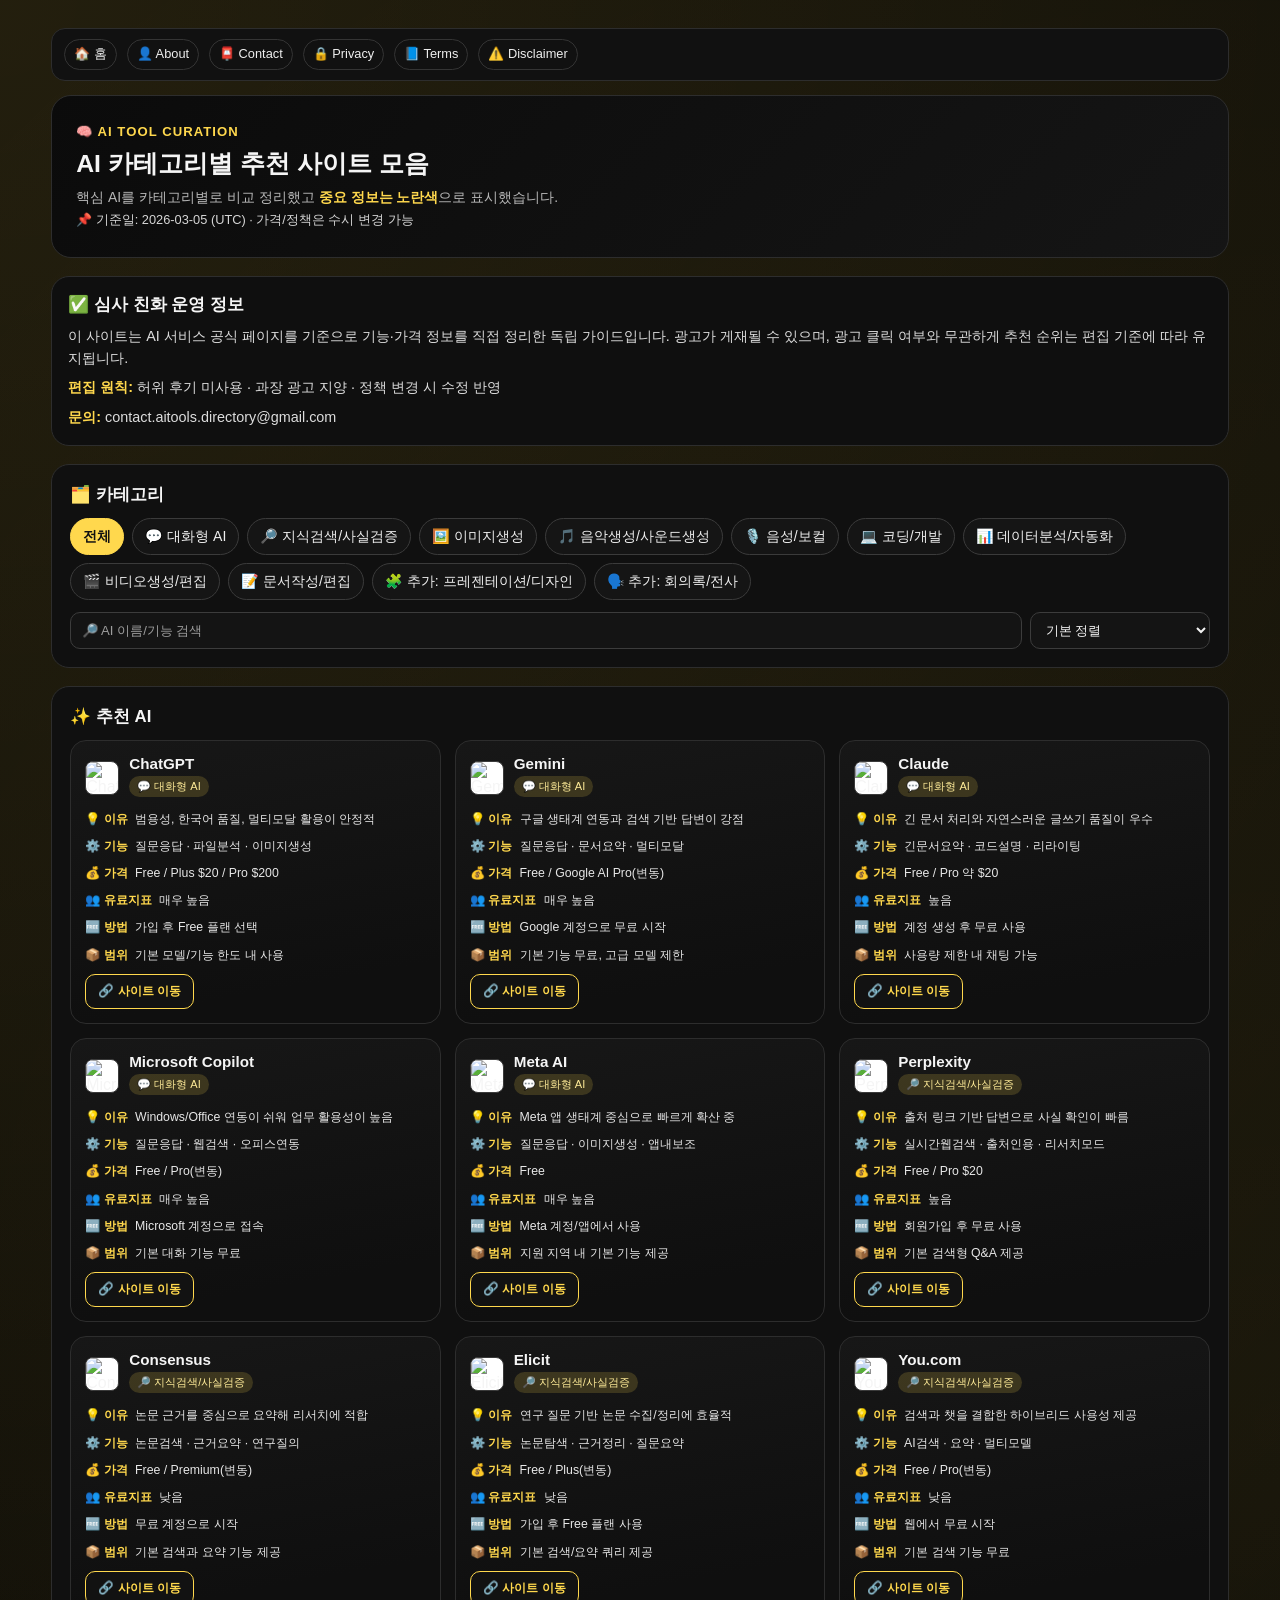
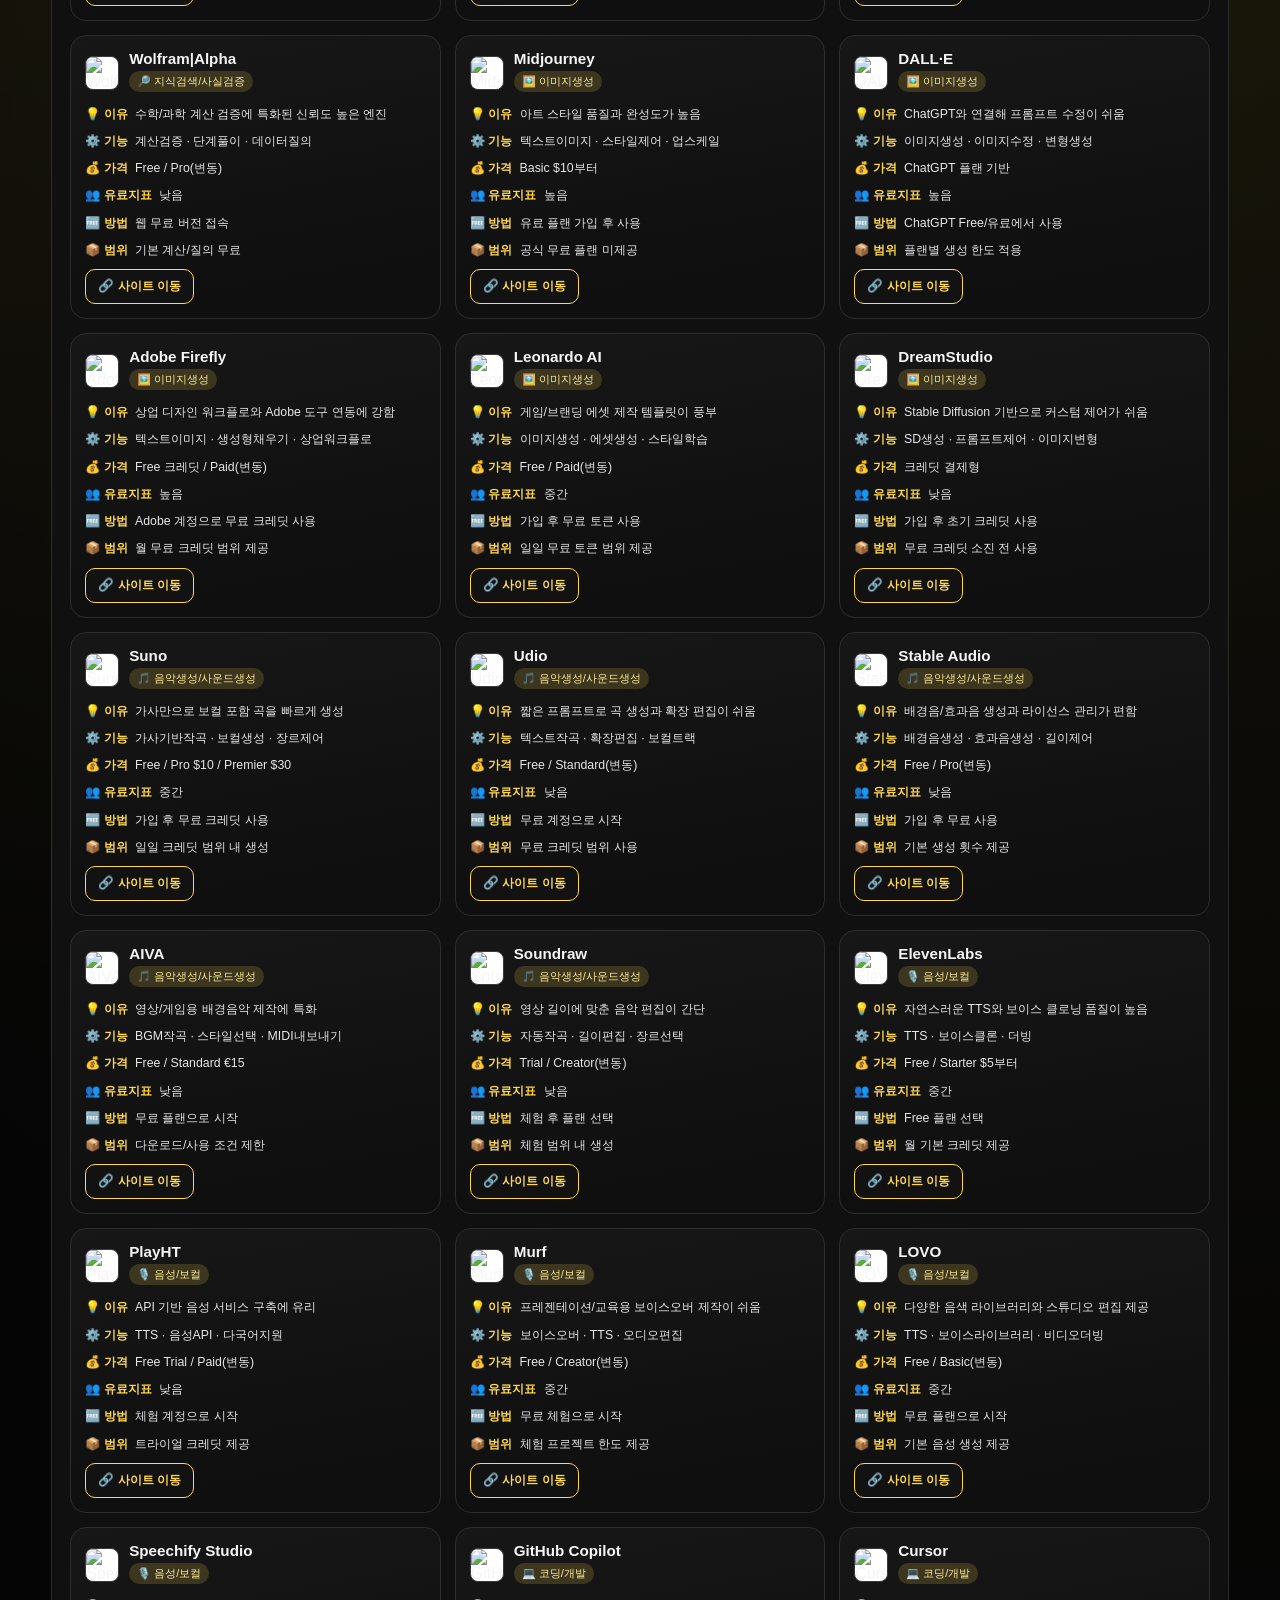
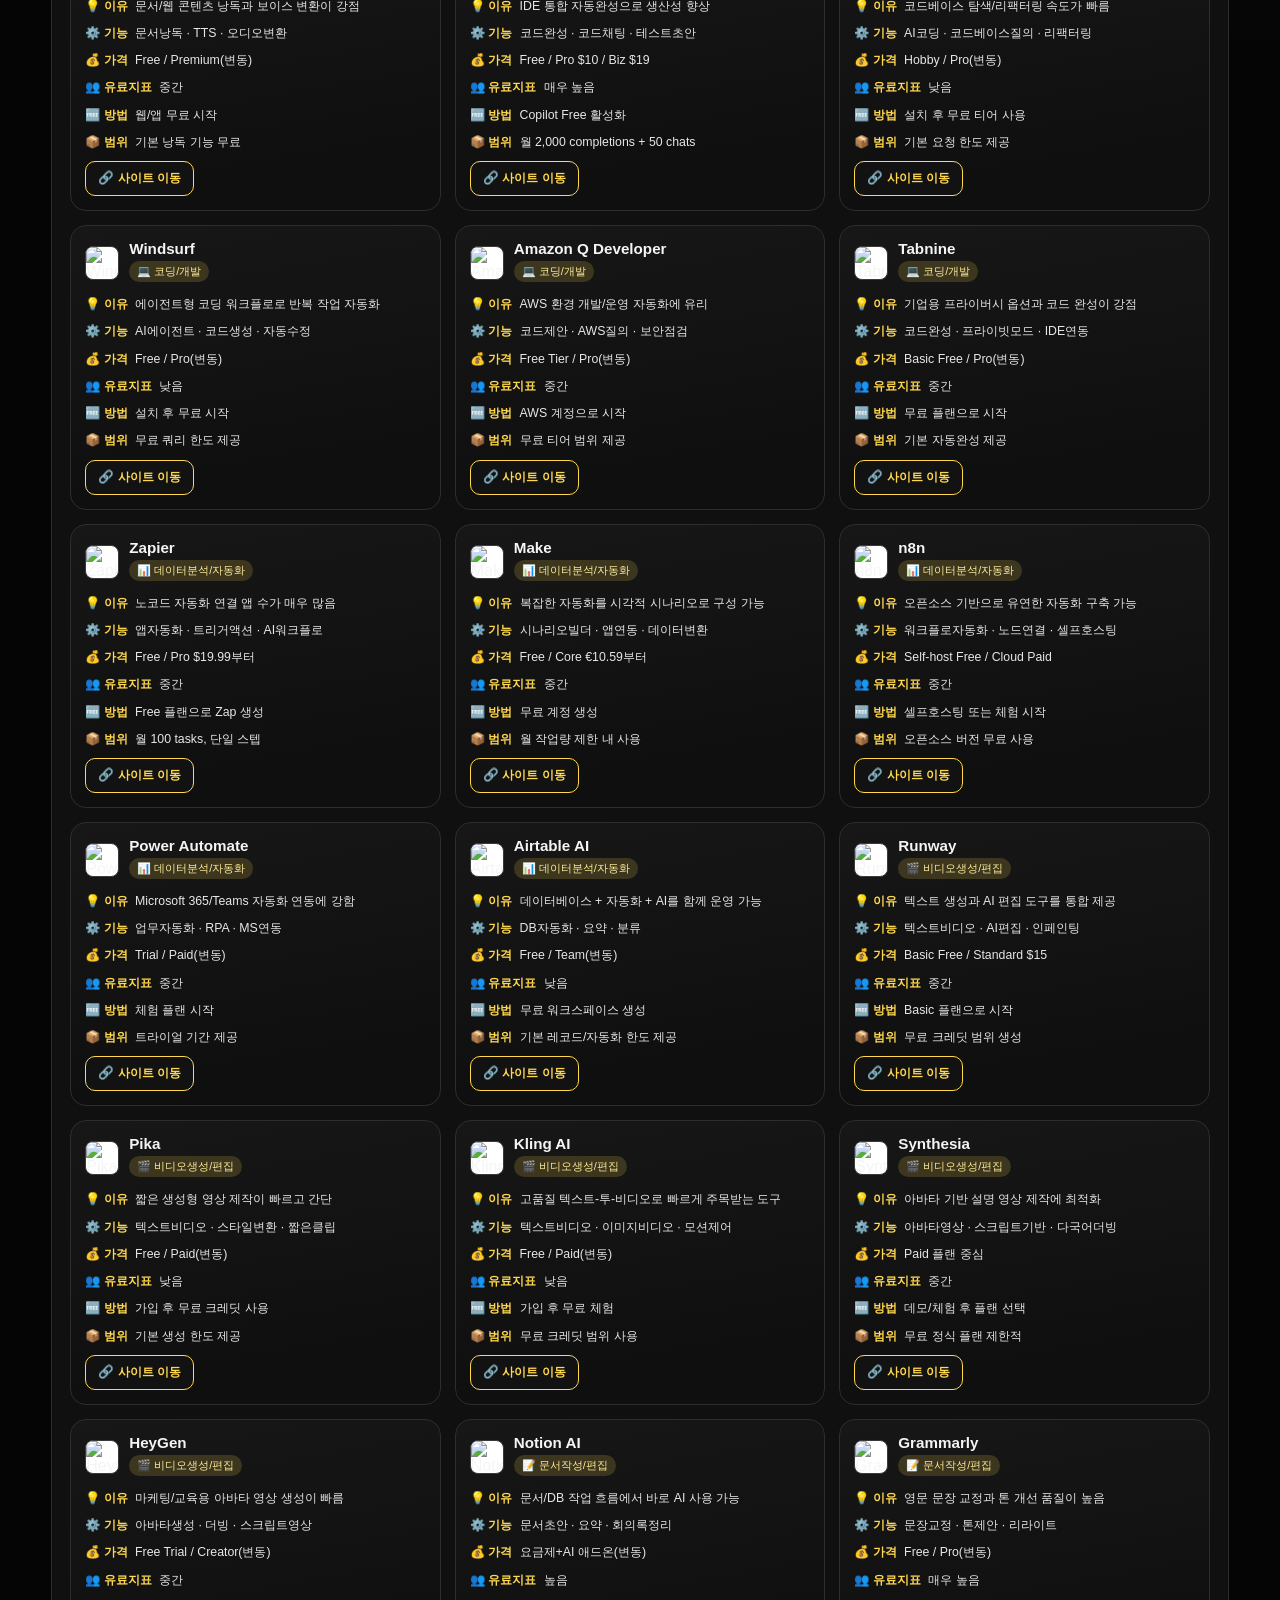
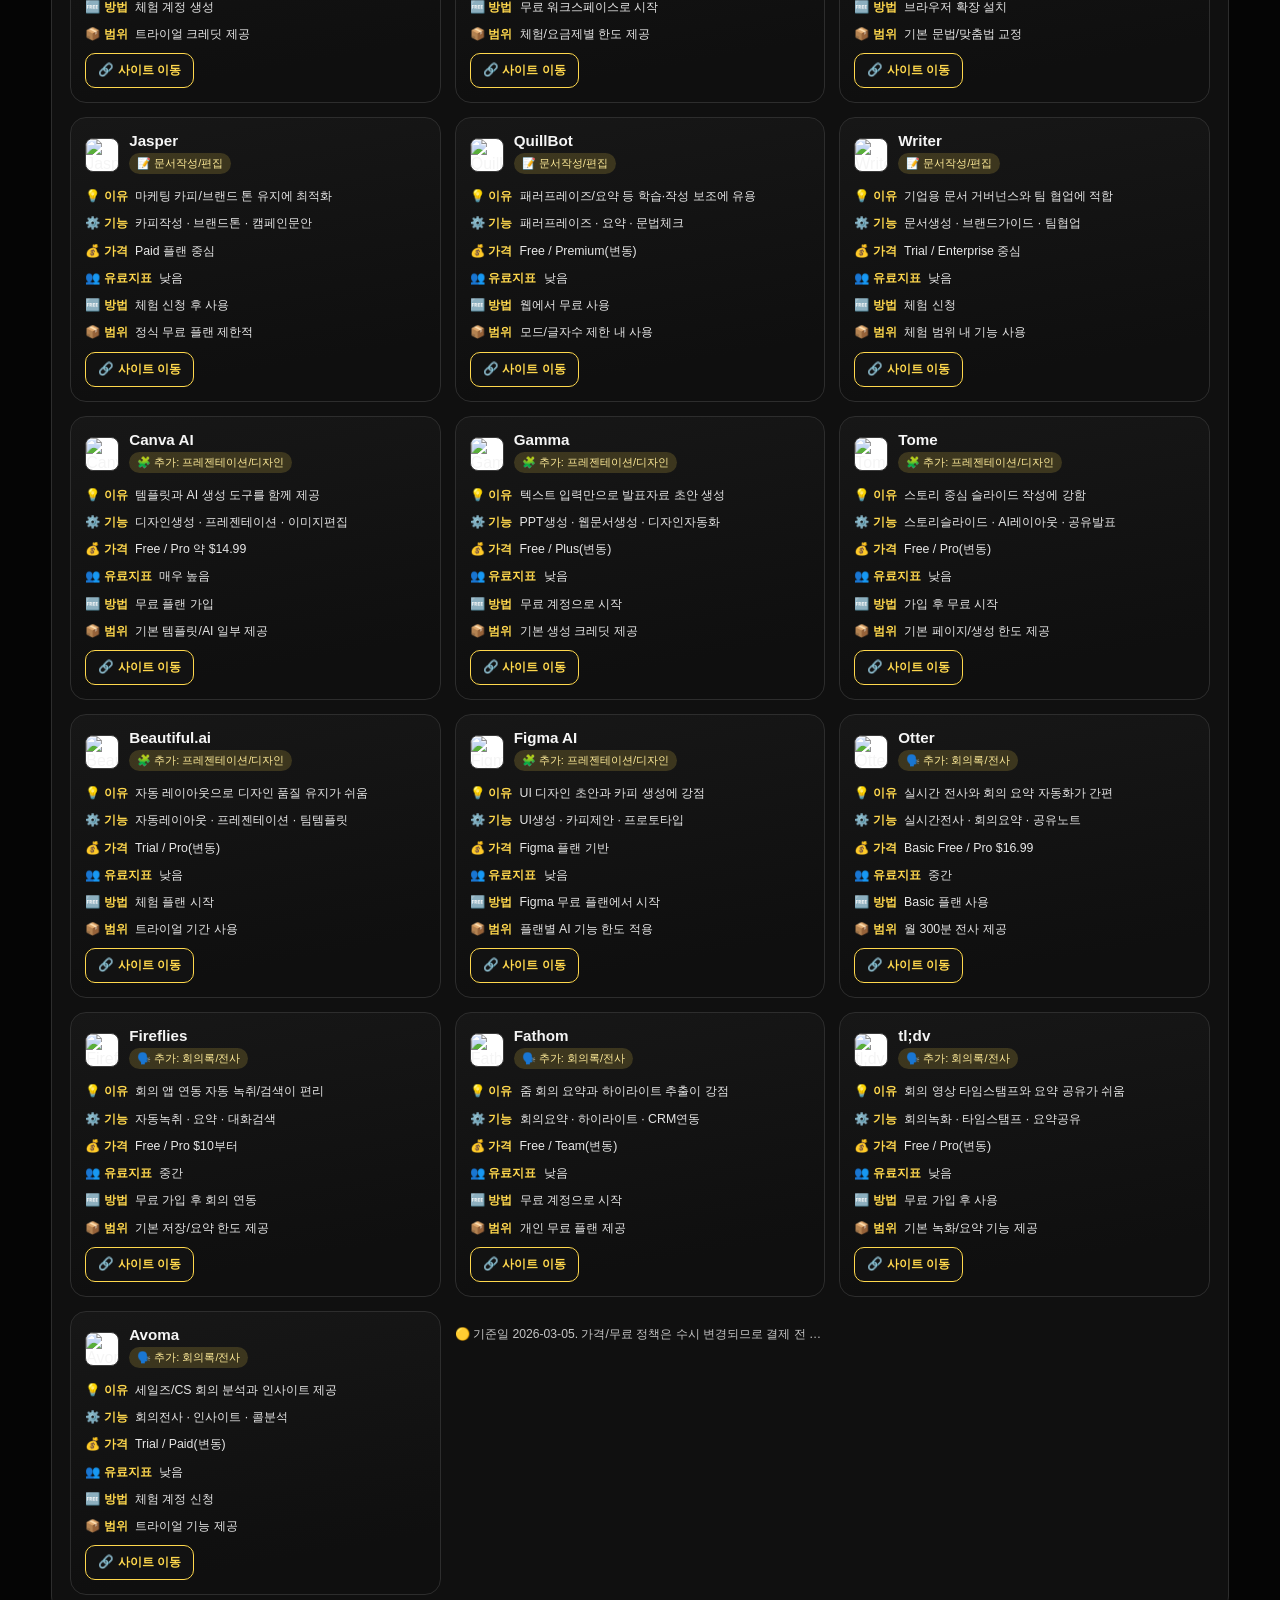
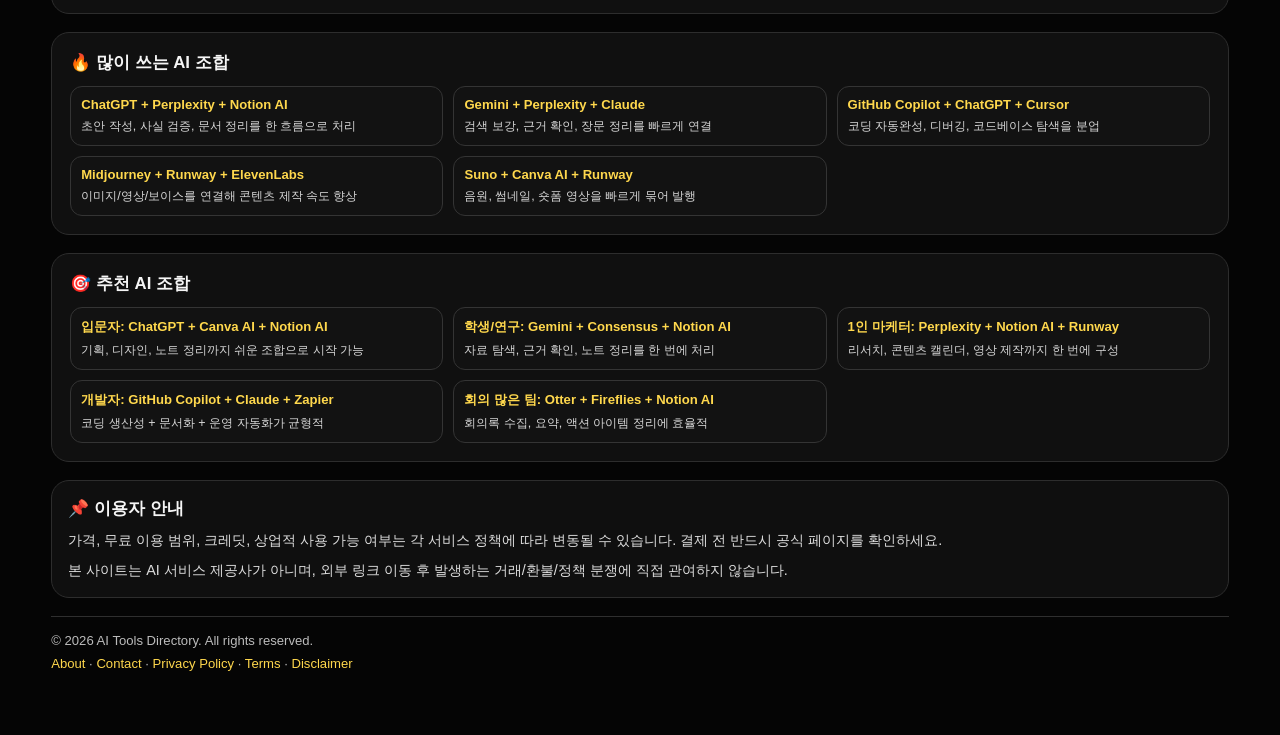
==== commit 8d8864a1: "Remove translation feature and translation category data" ====
--- a/index.html
+++ b/index.html
@@ -9,7 +9,6 @@
   <meta name="google-adsense-account" content="ca-pub-9194151925851653" />
   <link rel="canonical" href="https://glancing-kkm.github.io/AI-Tools/" />
   <link href='/style.css' rel='stylesheet'>
-  <script defer src="/site.js"></script>
   <script async src="https://pagead2.googlesyndication.com/pagead/js/adsbygoogle.js?client=ca-pub-9194151925851653" crossorigin="anonymous"></script>
   <script type="application/ld+json">
     {
@@ -30,10 +29,6 @@
       <a href="/privacy.html">🔒 Privacy</a>
       <a href="/terms.html">📘 Terms</a>
       <a href="/disclaimer.html">⚠️ Disclaimer</a>
-      <div class="locale-wrap">
-        <label class="locale-label" for="countrySelect">🌐 국가/언어</label>
-        <select id="countrySelect" class="locale-select" aria-label="Country and language"></select>
-      </div>
     </nav>
 
     <header class="hero">
--- a/style.css
+++ b/style.css
@@ -23,6 +23,10 @@
   font-family: "Pretendard", "Noto Sans KR", "Apple SD Gothic Neo", sans-serif;
 }
 
+body {
+  top: 0 !important;
+}
+
 .page {
   width: min(1220px, 92vw);
   margin: 28px auto 64px;
@@ -54,32 +58,6 @@
   border-color: var(--accent);
 }
 
-.locale-wrap {
-  margin-left: auto;
-  display: inline-flex;
-  align-items: center;
-  gap: 6px;
-  border: 1px solid #343434;
-  border-radius: 999px;
-  padding: 4px 8px;
-  background: #131313;
-}
-
-.locale-label {
-  font-size: 0.75rem;
-  color: #dadada;
-  white-space: nowrap;
-}
-
-.locale-select {
-  border: 1px solid #404040;
-  background: #1a1a1a;
-  color: #f0f0f0;
-  border-radius: 999px;
-  padding: 4px 8px;
-  font-size: 0.74rem;
-  max-width: 210px;
-}
 
 .hero {
   margin-top: 14px;
@@ -423,13 +401,4 @@
     gap: 8px;
   }
 
-  .locale-wrap {
-    width: 100%;
-    margin-left: 0;
-    justify-content: space-between;
-  }
-
-  .locale-select {
-    max-width: 60%;
-  }
-}
+}
